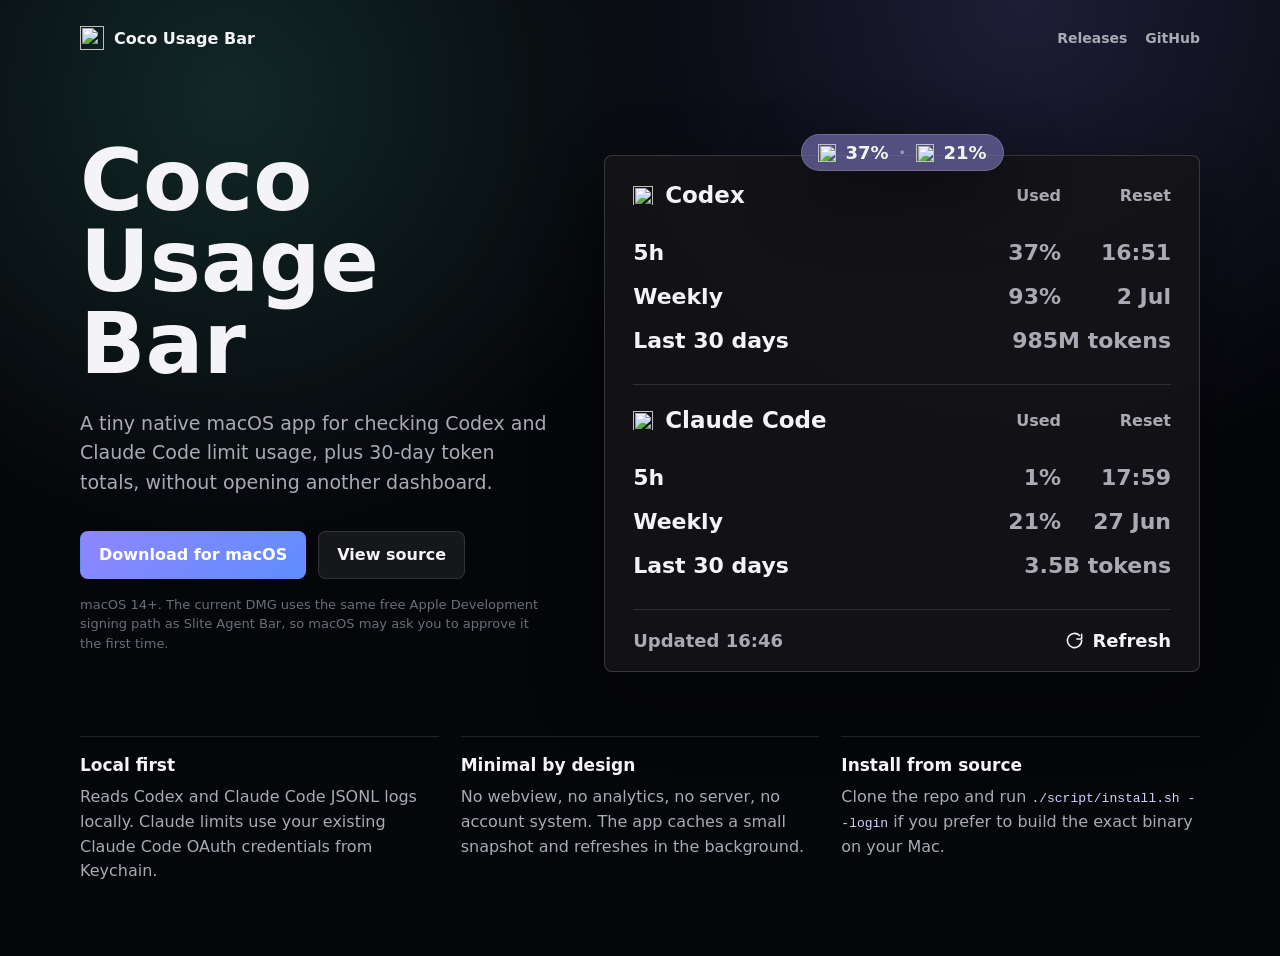
==== docs/index.html @ 1a69b448 "Rename to Coco Usage Bar and add Sparkle updates" ====
<!doctype html>
<html lang="en">
<head>
  <meta charset="utf-8">
  <meta name="viewport" content="width=device-width, initial-scale=1">
  <title>Coco Usage Bar</title>
  <meta name="description" content="A tiny macOS menu bar app for Codex and Claude Code usage.">
  <style>
    :root {
      color-scheme: dark;
      --bg: #05060a;
      --panel: #15151a;
      --panel-strong: #1d1d24;
      --text: #f4f4f6;
      --muted: #aaaab4;
      --quiet: #6d6d78;
      --line: rgba(255, 255, 255, 0.12);
      --accent: #8f86ff;
      --accent-2: #55d6be;
      --shadow: 0 24px 70px rgba(0, 0, 0, 0.45);
      font-family: Inter, ui-sans-serif, system-ui, -apple-system, BlinkMacSystemFont, "SF Pro Display", "Segoe UI", sans-serif;
    }

    * {
      box-sizing: border-box;
    }

    body {
      margin: 0;
      min-height: 100vh;
      background:
        radial-gradient(circle at 18% 10%, rgba(85, 214, 190, 0.16), transparent 28rem),
        radial-gradient(circle at 80% 0%, rgba(143, 134, 255, 0.18), transparent 30rem),
        var(--bg);
      color: var(--text);
    }

    a {
      color: inherit;
      text-decoration: none;
    }

    .wrap {
      width: min(1120px, calc(100% - 40px));
      margin: 0 auto;
    }

    header {
      display: flex;
      align-items: center;
      justify-content: space-between;
      gap: 24px;
      padding: 26px 0;
    }

    .brand {
      display: flex;
      align-items: center;
      gap: 10px;
      font-weight: 760;
      letter-spacing: 0;
    }

    .brand img {
      width: 24px;
      height: 24px;
    }

    nav {
      display: flex;
      gap: 18px;
      color: var(--muted);
      font-size: 14px;
      font-weight: 650;
    }

    main {
      padding: 58px 0 72px;
    }

    .hero {
      display: grid;
      grid-template-columns: minmax(0, 0.88fr) minmax(440px, 1.12fr);
      gap: 56px;
      align-items: center;
    }

    h1 {
      margin: 0;
      max-width: 680px;
      font-size: clamp(46px, 8vw, 86px);
      line-height: 0.95;
      letter-spacing: 0;
    }

    .lead {
      margin: 24px 0 0;
      max-width: 590px;
      color: var(--muted);
      font-size: 19px;
      line-height: 1.55;
    }

    .actions {
      display: flex;
      flex-wrap: wrap;
      gap: 12px;
      margin-top: 34px;
    }

    .button {
      display: inline-flex;
      min-height: 48px;
      align-items: center;
      justify-content: center;
      border-radius: 8px;
      padding: 0 18px;
      font-weight: 760;
      border: 1px solid var(--line);
      background: rgba(255, 255, 255, 0.07);
    }

    .button.primary {
      background: linear-gradient(135deg, var(--accent), #5f8dff);
      border-color: transparent;
      color: white;
    }

    .meta {
      margin-top: 16px;
      color: var(--quiet);
      font-size: 13px;
      line-height: 1.5;
    }

    .product {
      min-width: 0;
    }

    .bar {
      width: fit-content;
      margin: 0 auto -16px;
      display: flex;
      align-items: center;
      gap: 10px;
      padding: 7px 16px;
      border: 1px solid rgba(255, 255, 255, 0.16);
      border-radius: 22px;
      background: rgba(104, 101, 160, 0.76);
      box-shadow: var(--shadow);
      font-weight: 780;
      font-size: 18px;
      position: relative;
      z-index: 2;
    }

    .bar img {
      width: 18px;
      height: 18px;
    }

    .dot {
      color: rgba(255, 255, 255, 0.42);
    }

    .menu {
      border: 1px solid rgba(255, 255, 255, 0.16);
      border-radius: 8px;
      background: rgba(20, 20, 24, 0.94);
      box-shadow: var(--shadow);
      padding: 26px 28px 20px;
    }

    .section {
      padding: 0 0 22px;
      border-bottom: 1px solid var(--line);
    }

    .section + .section {
      padding-top: 22px;
    }

    .provider {
      display: grid;
      grid-template-columns: minmax(150px, 1fr) 82px 92px;
      gap: 18px;
      align-items: center;
      margin-bottom: 22px;
    }

    .provider-name {
      display: flex;
      align-items: center;
      gap: 12px;
      font-size: 23px;
      font-weight: 780;
    }

    .provider-name img {
      width: 20px;
      height: 20px;
    }

    .head {
      color: var(--muted);
      font-weight: 760;
      text-align: right;
    }

    .row {
      display: grid;
      grid-template-columns: minmax(150px, 1fr) 82px 92px;
      gap: 18px;
      align-items: center;
      min-height: 44px;
      font-size: 22px;
      font-weight: 760;
    }

    .row .value,
    .row .reset,
    .cost {
      color: var(--muted);
      text-align: right;
    }

    .tokens {
      grid-column: 2 / 4;
      text-align: right;
      color: var(--muted);
      white-space: nowrap;
    }

    .footer {
      display: flex;
      align-items: center;
      justify-content: space-between;
      gap: 16px;
      padding-top: 20px;
      color: var(--muted);
      font-size: 18px;
      font-weight: 720;
    }

    .refresh {
      display: inline-flex;
      align-items: center;
      gap: 8px;
      color: var(--text);
    }

    .refresh svg {
      width: 19px;
      height: 19px;
    }

    .notes {
      display: grid;
      grid-template-columns: repeat(3, 1fr);
      gap: 22px;
      margin-top: 64px;
    }

    .note {
      border-top: 1px solid var(--line);
      padding-top: 18px;
    }

    .note h2 {
      margin: 0 0 10px;
      font-size: 17px;
    }

    .note p {
      margin: 0;
      color: var(--muted);
      line-height: 1.55;
    }

    code {
      color: #d6d2ff;
    }

    @media (max-width: 900px) {
      .hero {
        grid-template-columns: 1fr;
        gap: 46px;
      }

      .product {
        width: min(620px, 100%);
      }

      .notes {
        grid-template-columns: 1fr;
      }
    }

    @media (max-width: 540px) {
      .wrap {
        width: min(100% - 24px, 1120px);
      }

      header {
        align-items: flex-start;
        flex-direction: column;
      }

      nav {
        flex-wrap: wrap;
      }

      main {
        padding-top: 28px;
      }

      .menu {
        padding: 22px 16px 16px;
      }

      .provider,
      .row {
        grid-template-columns: minmax(112px, 1fr) 62px 74px;
        gap: 10px;
        font-size: 18px;
      }

      .provider-name {
        font-size: 20px;
      }

      .tokens {
        font-size: 18px;
      }
    }
  </style>
</head>
<body>
  <div class="wrap">
    <header>
      <a class="brand" href="./" aria-label="Coco Usage Bar home">
        <img src="assets/codex-mark.png" alt="">
        <span>Coco Usage Bar</span>
      </a>
      <nav aria-label="Links">
        <a href="https://github.com/adrientaravant/coco-usage-bar/releases/latest">Releases</a>
        <a href="https://github.com/adrientaravant/coco-usage-bar">GitHub</a>
      </nav>
    </header>

    <main>
      <section class="hero">
        <div>
          <h1>Coco Usage Bar</h1>
          <p class="lead">A tiny native macOS app for checking Codex and Claude Code limit usage, plus 30-day token totals, without opening another dashboard.</p>
          <div class="actions">
            <a class="button primary" href="https://github.com/adrientaravant/coco-usage-bar/releases/latest/download/CocoUsageBar.dmg">Download for macOS</a>
            <a class="button" href="https://github.com/adrientaravant/coco-usage-bar">View source</a>
          </div>
          <p class="meta">macOS 14+. The current DMG uses the same free Apple Development signing path as Slite Agent Bar, so macOS may ask you to approve it the first time.</p>
        </div>

        <div class="product" aria-label="Coco Usage Bar preview">
          <div class="bar">
            <img src="assets/codex-mark.png" alt="">
            <span>37%</span>
            <span class="dot">·</span>
            <img src="assets/claude-mark.png" alt="">
            <span>21%</span>
          </div>
          <div class="menu">
            <div class="section">
              <div class="provider">
                <div class="provider-name"><img src="assets/codex-mark.png" alt="">Codex</div>
                <div class="head">Used</div>
                <div class="head">Reset</div>
              </div>
              <div class="row"><div>5h</div><div class="value">37%</div><div class="reset">16:51</div></div>
              <div class="row"><div>Weekly</div><div class="value">93%</div><div class="reset">2 Jul</div></div>
              <div class="row"><div>Last 30 days</div><div class="tokens">985M tokens</div></div>
            </div>
            <div class="section">
              <div class="provider">
                <div class="provider-name"><img src="assets/claude-mark.png" alt="">Claude Code</div>
                <div class="head">Used</div>
                <div class="head">Reset</div>
              </div>
              <div class="row"><div>5h</div><div class="value">1%</div><div class="reset">17:59</div></div>
              <div class="row"><div>Weekly</div><div class="value">21%</div><div class="reset">27 Jun</div></div>
              <div class="row"><div>Last 30 days</div><div class="tokens">3.5B tokens</div></div>
            </div>
            <div class="footer">
              <span>Updated 16:46</span>
              <span class="refresh">
                <svg viewBox="0 0 24 24" fill="none" aria-hidden="true">
                  <path d="M21 12a9 9 0 1 1-2.64-6.36" stroke="currentColor" stroke-width="2" stroke-linecap="round"/>
                  <path d="M21 4v6h-6" stroke="currentColor" stroke-width="2" stroke-linecap="round" stroke-linejoin="round"/>
                </svg>
                Refresh
              </span>
            </div>
          </div>
        </div>
      </section>

      <section class="notes">
        <div class="note">
          <h2>Local first</h2>
          <p>Reads Codex and Claude Code JSONL logs locally. Claude limits use your existing Claude Code OAuth credentials from Keychain.</p>
        </div>
        <div class="note">
          <h2>Minimal by design</h2>
          <p>No webview, no analytics, no server, no account system. The app caches a small snapshot and refreshes in the background.</p>
        </div>
        <div class="note">
          <h2>Install from source</h2>
          <p>Clone the repo and run <code>./script/install.sh --login</code> if you prefer to build the exact binary on your Mac.</p>
        </div>
      </section>
    </main>
  </div>
</body>
</html>
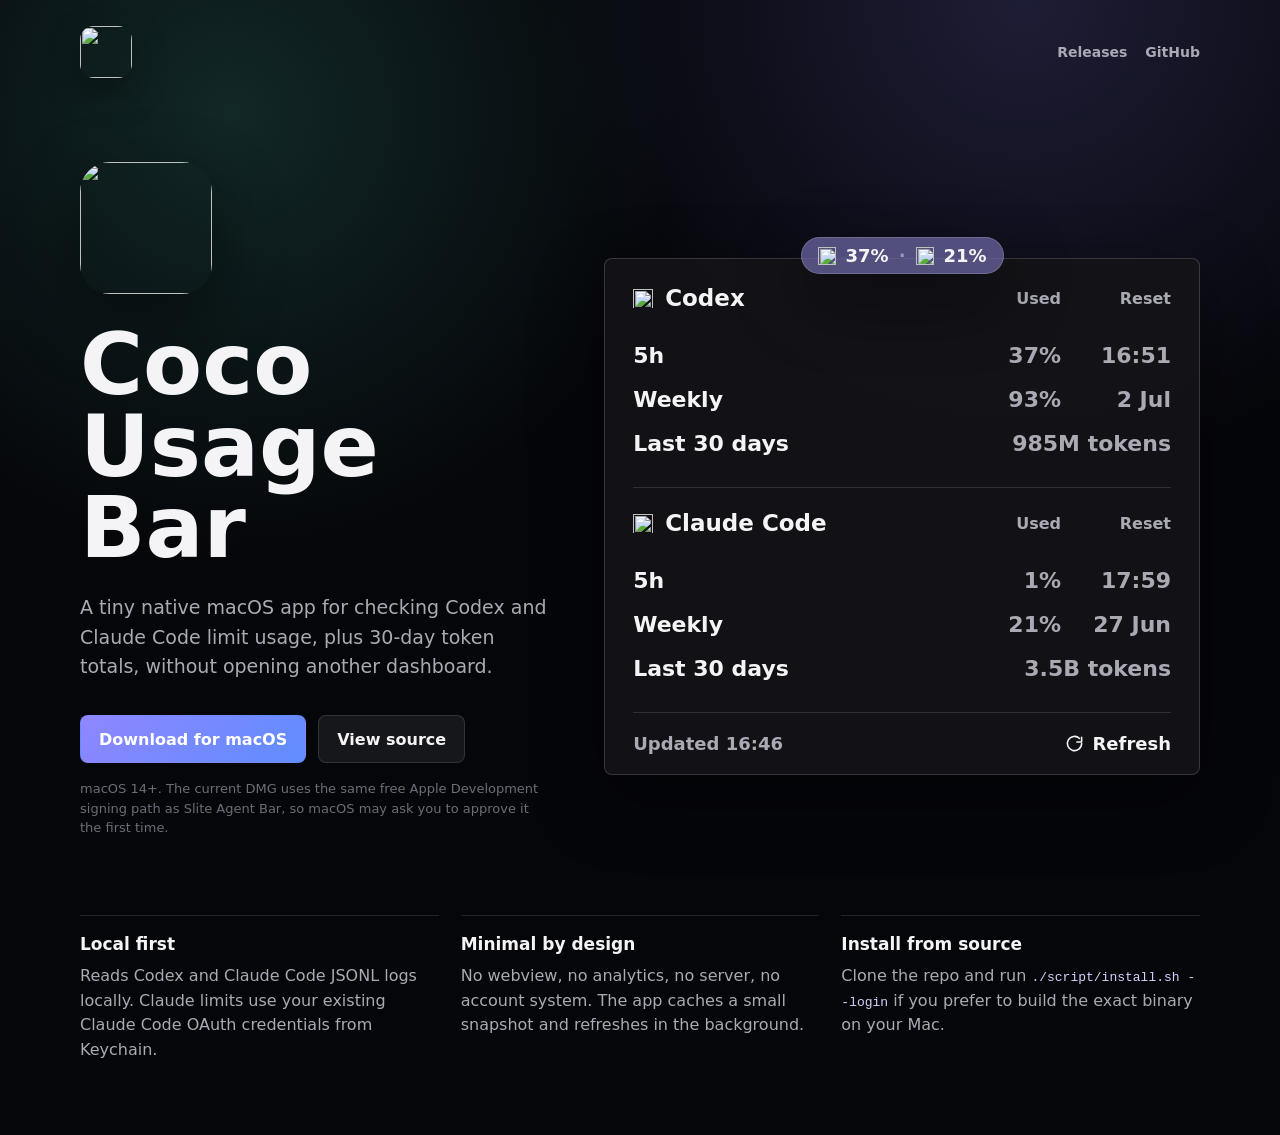
==== commit d587b579: "Give Coco logo more room on the landing page" ====
--- a/docs/index.html
+++ b/docs/index.html
@@ -5,6 +5,7 @@
   <meta name="viewport" content="width=device-width, initial-scale=1">
   <title>Coco Usage Bar</title>
   <meta name="description" content="A tiny macOS menu bar app for Codex and Claude Code usage.">
+  <link rel="icon" href="assets/logo.png">
   <style>
     :root {
       color-scheme: dark;
@@ -62,8 +63,18 @@
     }
 
     .brand img {
-      width: 24px;
-      height: 24px;
+      width: 52px;
+      height: 52px;
+      border-radius: 14px;
+      box-shadow: 0 14px 34px rgba(0, 0, 0, 0.35);
+    }
+
+    .hero-logo {
+      width: 132px;
+      height: 132px;
+      border-radius: 30px;
+      margin-bottom: 30px;
+      box-shadow: 0 24px 70px rgba(0, 0, 0, 0.46);
     }
 
     nav {
@@ -339,8 +350,7 @@
   <div class="wrap">
     <header>
       <a class="brand" href="./" aria-label="Coco Usage Bar home">
-        <img src="assets/codex-mark.png" alt="">
-        <span>Coco Usage Bar</span>
+        <img src="assets/logo.png" alt="">
       </a>
       <nav aria-label="Links">
         <a href="https://github.com/adrientaravant/coco-usage-bar/releases/latest">Releases</a>
@@ -351,6 +361,7 @@
     <main>
       <section class="hero">
         <div>
+          <img class="hero-logo" src="assets/logo.png" alt="">
           <h1>Coco Usage Bar</h1>
           <p class="lead">A tiny native macOS app for checking Codex and Claude Code limit usage, plus 30-day token totals, without opening another dashboard.</p>
           <div class="actions">
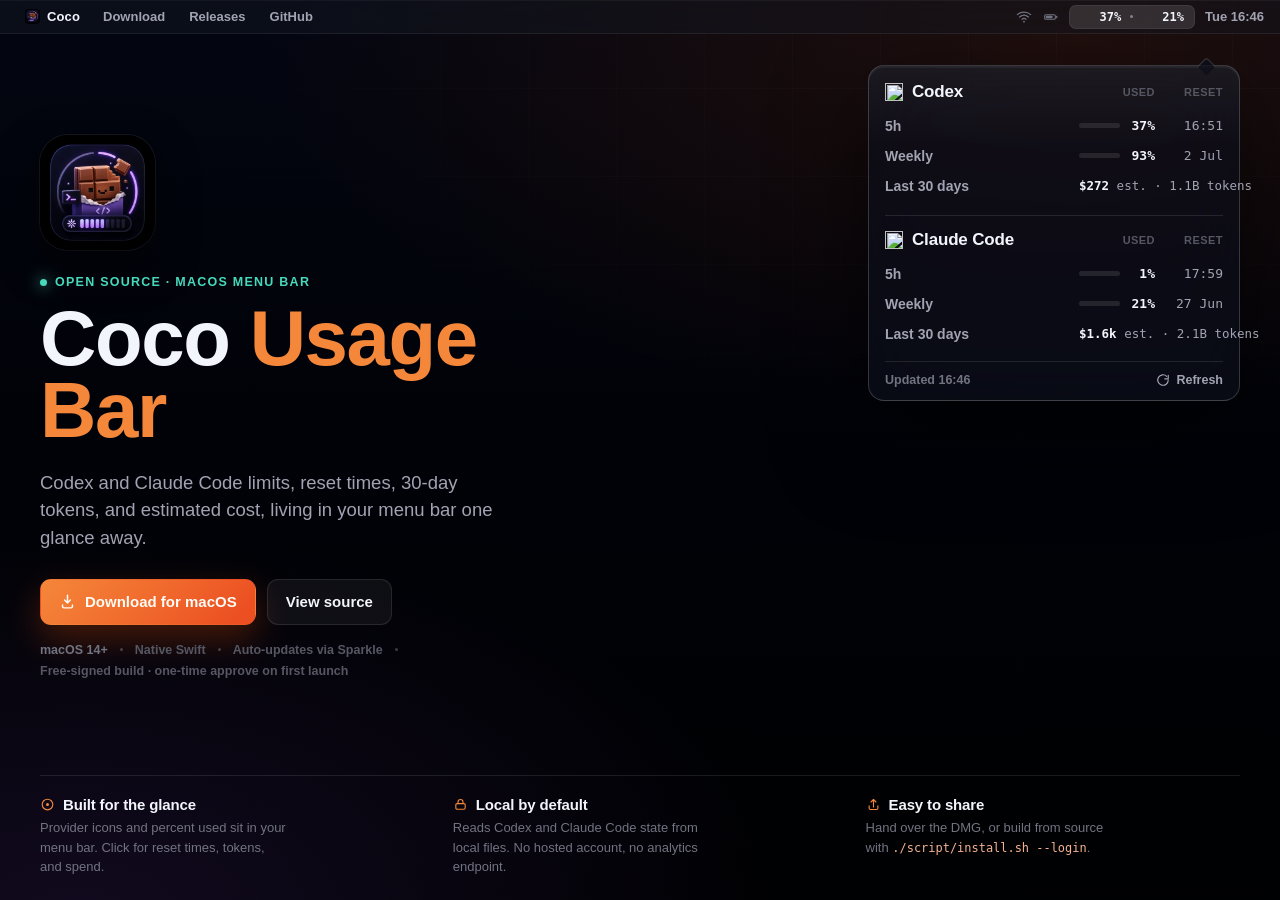
==== commit 22d4fa5f: "Update Coco logo assets" ====
--- a/docs/index.html
+++ b/docs/index.html
@@ -5,403 +5,596 @@
   <meta name="viewport" content="width=device-width, initial-scale=1">
   <title>Coco Usage Bar</title>
   <meta name="description" content="A tiny macOS menu bar app for Codex and Claude Code usage.">
-  <link rel="icon" href="assets/logo.png">
+  <link rel="icon" href="assets/logo.webp" type="image/webp">
   <style>
     :root {
       color-scheme: dark;
-      --bg: #05060a;
-      --panel: #15151a;
-      --panel-strong: #1d1d24;
-      --text: #f4f4f6;
-      --muted: #aaaab4;
-      --quiet: #6d6d78;
-      --line: rgba(255, 255, 255, 0.12);
-      --accent: #8f86ff;
-      --accent-2: #55d6be;
-      --shadow: 0 24px 70px rgba(0, 0, 0, 0.45);
-      font-family: Inter, ui-sans-serif, system-ui, -apple-system, BlinkMacSystemFont, "SF Pro Display", "Segoe UI", sans-serif;
-    }
-
-    * {
-      box-sizing: border-box;
-    }
+      --bg-0: oklch(8.5% 0.02 266);
+      --bg-1: oklch(12.5% 0.028 268);
+      --ink: oklch(97% 0.01 280);
+      --muted: oklch(72% 0.022 282);
+      --quiet: oklch(56% 0.022 282);
+      --faint: oklch(46% 0.02 282);
+      --line: oklch(100% 0 0 / 0.1);
+      --line-2: oklch(100% 0 0 / 0.18);
+
+      /* popover + menu-bar materials (macOS vibrancy) */
+      --panel: oklch(17% 0.022 272 / 0.72);
+      --bar: oklch(20% 0.018 270 / 0.55);
+
+      /* brand accent — pulled from the Coco mascot, not a generic violet */
+      --coco: oklch(73% 0.16 52);
+      --coco-deep: oklch(64% 0.2 36);
+      --violet: oklch(67% 0.18 300);
+      --blue: oklch(66% 0.17 256);
+      --mint: oklch(80% 0.13 176);
+      --warn: oklch(71% 0.19 38);
+
+      --display: ui-rounded, "SF Pro Rounded", ui-sans-serif, -apple-system, BlinkMacSystemFont, sans-serif;
+      --mono: "SF Mono", ui-monospace, SFMono-Regular, Menlo, Consolas, monospace;
+      font-family: ui-sans-serif, -apple-system, BlinkMacSystemFont, "SF Pro Text", "Segoe UI", sans-serif;
+    }
+
+    * { box-sizing: border-box; }
+
+    html { background: var(--bg-0); }
 
     body {
+      height: 100dvh;
       margin: 0;
-      min-height: 100vh;
+      display: flex;
+      flex-direction: column;
+      overflow: hidden;
+      color: var(--ink);
       background:
-        radial-gradient(circle at 18% 10%, rgba(85, 214, 190, 0.16), transparent 28rem),
-        radial-gradient(circle at 80% 0%, rgba(143, 134, 255, 0.18), transparent 30rem),
-        var(--bg);
-      color: var(--text);
-    }
-
-    a {
-      color: inherit;
-      text-decoration: none;
-    }
-
-    .wrap {
-      width: min(1120px, calc(100% - 40px));
+        radial-gradient(118% 78% at 84% 4%, oklch(46% 0.14 46 / 0.20), transparent 54%),
+        radial-gradient(92% 72% at 6% 102%, oklch(36% 0.13 298 / 0.24), transparent 60%),
+        linear-gradient(180deg, var(--bg-1) 0%, var(--bg-0) 60%, oklch(6.5% 0.016 270) 100%);
+    }
+
+    /* faint engineering grid, faded near the top edge */
+    body::before {
+      content: "";
+      position: fixed;
+      inset: 0;
+      z-index: 0;
+      pointer-events: none;
+      background-image:
+        linear-gradient(oklch(100% 0 0 / 0.028) 1px, transparent 1px),
+        linear-gradient(90deg, oklch(100% 0 0 / 0.022) 1px, transparent 1px);
+      background-size: 88px 88px;
+      mask-image: radial-gradient(120% 90% at 80% 0%, black, transparent 70%);
+    }
+
+    a { color: inherit; text-decoration: none; }
+
+    /* ───────────────────────── menu bar ───────────────────────── */
+    .menubar {
+      position: relative;
+      z-index: 5;
+      flex: none;
+      height: 34px;
+      display: flex;
+      align-items: center;
+      justify-content: space-between;
+      gap: 18px;
+      padding: 0 16px;
+      border-bottom: 1px solid oklch(100% 0 0 / 0.07);
+      background: var(--bar);
+      -webkit-backdrop-filter: blur(22px) saturate(160%);
+      backdrop-filter: blur(22px) saturate(160%);
+      box-shadow: 0 1px 0 oklch(100% 0 0 / 0.04) inset;
+      font-size: 13px;
+    }
+
+    .mb-left,
+    .mb-right { display: flex; align-items: center; gap: 4px; min-width: 0; }
+    .mb-right { gap: 10px; }
+
+    .mb-brand {
+      display: inline-flex;
+      align-items: center;
+      gap: 7px;
+      padding: 0 9px;
+      height: 24px;
+      font-weight: 800;
+      letter-spacing: 0.01em;
+    }
+    .mb-brand img { width: 15px; height: 15px; border-radius: 4px; }
+
+    .mb-item {
+      display: inline-flex;
+      align-items: center;
+      height: 24px;
+      padding: 0 10px;
+      border-radius: 6px;
+      color: var(--muted);
+      font-weight: 600;
+    }
+    .mb-item:hover,
+    .mb-item:focus-visible {
+      color: var(--ink);
+      background: oklch(100% 0 0 / 0.08);
+      outline: none;
+    }
+
+    .mb-status { display: inline-flex; align-items: center; gap: 11px; color: var(--quiet); }
+    .mb-status svg { width: 16px; height: 16px; display: block; }
+
+    /* live coco pill — this is the menu-bar item the popover hangs from */
+    .mb-pill {
+      display: inline-flex;
+      align-items: center;
+      gap: 9px;
+      height: 24px;
+      padding: 0 11px;
+      border-radius: 7px;
+      background: oklch(100% 0 0 / 0.12);
+      box-shadow: 0 0 0 1px oklch(100% 0 0 / 0.06) inset;
+      font-family: var(--mono);
+      font-size: 12px;
+      font-weight: 600;
+      font-variant-numeric: tabular-nums;
+    }
+    .mb-pill .seg { display: inline-flex; align-items: center; gap: 6px; }
+    .mb-pill img { width: 14px; height: 14px; display: block; }
+    .mb-pill .dot { width: 3px; height: 3px; border-radius: 50%; background: oklch(100% 0 0 / 0.4); }
+
+    .mb-clock { color: var(--muted); font-weight: 600; font-variant-numeric: tabular-nums; }
+
+    /* ───────────────────────── stage ───────────────────────── */
+    .stage {
+      position: relative;
+      z-index: 1;
+      flex: 1;
+      min-height: 0;
+      display: flex;
+      justify-content: center;
+    }
+
+    .frame {
+      width: min(1200px, 100% - 48px);
+      height: 100%;
       margin: 0 auto;
-    }
-
-    header {
-      display: flex;
-      align-items: center;
+      display: flex;
+      flex-direction: column;
       justify-content: space-between;
-      gap: 24px;
-      padding: 26px 0;
-    }
-
-    .brand {
-      display: flex;
-      align-items: center;
-      gap: 10px;
-      font-weight: 760;
-      letter-spacing: 0;
-    }
-
-    .brand img {
-      width: 52px;
-      height: 52px;
-      border-radius: 14px;
-      box-shadow: 0 14px 34px rgba(0, 0, 0, 0.35);
-    }
-
-    .hero-logo {
-      width: 132px;
-      height: 132px;
-      border-radius: 30px;
-      margin-bottom: 30px;
-      box-shadow: 0 24px 70px rgba(0, 0, 0, 0.46);
-    }
-
-    nav {
-      display: flex;
-      gap: 18px;
-      color: var(--muted);
-      font-size: 14px;
-      font-weight: 650;
-    }
-
-    main {
-      padding: 58px 0 72px;
+      padding: clamp(18px, 3.4vh, 46px) 0 clamp(16px, 2.6vh, 30px);
+      gap: clamp(18px, 3vh, 38px);
     }
 
     .hero {
+      flex: 1;
+      min-height: 0;
       display: grid;
-      grid-template-columns: minmax(0, 0.88fr) minmax(440px, 1.12fr);
-      gap: 56px;
-      align-items: center;
+      grid-template-columns: minmax(0, 1.05fr) minmax(360px, 0.95fr);
+      gap: clamp(36px, 5vw, 76px);
+      align-items: center;
+    }
+
+    /* ── left: copy ── */
+    .copy { align-self: center; }
+
+    .app-icon {
+      width: clamp(92px, 9vw, 128px);
+      height: clamp(92px, 9vw, 128px);
+      object-fit: cover;
+      margin: 0 0 clamp(18px, 2.4vh, 26px);
+      border-radius: 28px;
+      display: block;
+      box-shadow: 0 16px 40px oklch(2% 0.01 280 / 0.5), 0 0 0 1px oklch(100% 0 0 / 0.08);
+    }
+
+    .eyebrow {
+      margin: 0 0 14px;
+      display: inline-flex;
+      align-items: center;
+      gap: 8px;
+      color: var(--mint);
+      font-size: 12.5px;
+      font-weight: 800;
+      letter-spacing: 0.1em;
+      text-transform: uppercase;
+    }
+    .eyebrow::before {
+      content: "";
+      width: 7px; height: 7px;
+      border-radius: 50%;
+      background: var(--mint);
+      box-shadow: 0 0 14px var(--mint);
     }
 
     h1 {
       margin: 0;
-      max-width: 680px;
-      font-size: clamp(46px, 8vw, 86px);
-      line-height: 0.95;
-      letter-spacing: 0;
+      max-width: 12ch;
+      font-family: var(--display);
+      font-size: clamp(46px, 6.4vw, 78px);
+      line-height: 0.92;
+      letter-spacing: -0.018em;
+      font-weight: 800;
+    }
+    h1 .grad {
+      color: var(--coco);
     }
 
     .lead {
-      margin: 24px 0 0;
-      max-width: 590px;
+      max-width: 44ch;
+      margin: clamp(16px, 2.4vh, 24px) 0 0;
       color: var(--muted);
-      font-size: 19px;
-      line-height: 1.55;
+      font-size: clamp(16px, 1.55vw, 18.5px);
+      line-height: 1.5;
     }
 
     .actions {
       display: flex;
       flex-wrap: wrap;
+      gap: 11px;
+      margin-top: clamp(20px, 3vh, 30px);
+    }
+
+    .button {
+      height: 46px;
+      display: inline-flex;
+      align-items: center;
+      justify-content: center;
+      gap: 9px;
+      border: 1px solid var(--line);
+      border-radius: 11px;
+      padding: 0 18px;
+      background: oklch(100% 0 0 / 0.05);
+      color: var(--ink);
+      font-size: 15px;
+      font-weight: 700;
+      transition: transform 180ms cubic-bezier(0.22, 1, 0.36, 1), background 180ms ease, border-color 180ms ease, box-shadow 180ms ease;
+    }
+    .button svg { width: 17px; height: 17px; }
+    .button:hover,
+    .button:focus-visible {
+      transform: translateY(-1px);
+      border-color: var(--line-2);
+      background: oklch(100% 0 0 / 0.085);
+      outline: none;
+    }
+    .button.primary {
+      border-color: transparent;
+      color: oklch(99% 0.01 70);
+      background: linear-gradient(135deg, var(--coco), var(--coco-deep) 90%);
+      box-shadow: 0 14px 34px oklch(58% 0.19 44 / 0.32);
+    }
+    .button.primary:hover,
+    .button.primary:focus-visible {
+      box-shadow: 0 18px 42px oklch(58% 0.19 44 / 0.42);
+    }
+
+    .meta {
+      margin: clamp(14px, 2vh, 20px) 0 0;
+      display: flex;
+      flex-wrap: wrap;
+      align-items: center;
+      gap: 7px 12px;
+      color: var(--faint);
+      font-size: 12.5px;
+      font-weight: 600;
+    }
+    .meta b { color: var(--quiet); font-weight: 700; }
+    .meta .sep { width: 3px; height: 3px; border-radius: 50%; background: oklch(100% 0 0 / 0.22); }
+
+    /* ── right: the popover, hanging from the pill ── */
+    .preview { align-self: start; justify-self: end; width: min(372px, 100%); }
+
+    .popover {
+      position: relative;
+      border: 1px solid var(--line-2);
+      border-radius: 16px;
+      background:
+        linear-gradient(180deg, oklch(100% 0 0 / 0.05), transparent 24%),
+        var(--panel);
+      -webkit-backdrop-filter: blur(30px) saturate(150%);
+      backdrop-filter: blur(30px) saturate(150%);
+      box-shadow: 0 36px 90px oklch(1% 0.01 280 / 0.6), 0 2px 0 oklch(100% 0 0 / 0.05) inset;
+      padding: 16px 16px 13px;
+    }
+    /* up-tail pointing back toward the menu-bar pill */
+    .popover::before {
+      content: "";
+      position: absolute;
+      top: -6px;
+      right: 26px;
+      width: 12px; height: 12px;
+      background: var(--panel);
+      border-left: 1px solid var(--line-2);
+      border-top: 1px solid var(--line-2);
+      border-radius: 3px 0 0 0;
+      transform: rotate(45deg);
+      -webkit-backdrop-filter: blur(30px);
+      backdrop-filter: blur(30px);
+    }
+
+    .provider + .provider {
+      margin-top: 14px;
+      padding-top: 14px;
+      border-top: 1px solid var(--line);
+    }
+
+    .prov-head {
+      display: grid;
+      grid-template-columns: minmax(0, 1fr) 76px 56px;
+      align-items: center;
       gap: 12px;
-      margin-top: 34px;
-    }
-
-    .button {
-      display: inline-flex;
-      min-height: 48px;
-      align-items: center;
-      justify-content: center;
-      border-radius: 8px;
-      padding: 0 18px;
-      font-weight: 760;
-      border: 1px solid var(--line);
-      background: rgba(255, 255, 255, 0.07);
-    }
-
-    .button.primary {
-      background: linear-gradient(135deg, var(--accent), #5f8dff);
-      border-color: transparent;
-      color: white;
-    }
-
-    .meta {
-      margin-top: 16px;
+      margin-bottom: 9px;
+    }
+    .prov-name {
+      display: flex;
+      align-items: center;
+      gap: 9px;
+      font-size: 17px;
+      font-weight: 800;
+      letter-spacing: -0.01em;
+    }
+    .prov-name img { width: 18px; height: 18px; display: block; }
+    .col-label {
+      color: var(--faint);
+      font-size: 11px;
+      font-weight: 700;
+      letter-spacing: 0.04em;
+      text-transform: uppercase;
+      text-align: right;
+    }
+
+    .row {
+      display: grid;
+      grid-template-columns: minmax(0, 1fr) 76px 56px;
+      align-items: center;
+      gap: 12px;
+      height: 30px;
+      font-size: 14px;
+    }
+    .row .label { color: var(--muted); font-weight: 600; }
+    .row .used {
+      display: flex;
+      align-items: center;
+      justify-content: flex-end;
+      gap: 8px;
+    }
+    .row .track {
+      flex: 1;
+      height: 5px;
+      border-radius: 3px;
+      background: oklch(100% 0 0 / 0.1);
+      overflow: hidden;
+    }
+    .row .fill { height: 100%; border-radius: 3px; }
+    .row .fill.ok { background: linear-gradient(90deg, oklch(72% 0.12 188), var(--mint)); }
+    .row .fill.mid { background: linear-gradient(90deg, var(--coco-deep), var(--coco)); }
+    .row .fill.hot { background: linear-gradient(90deg, var(--coco-deep), var(--warn)); }
+    .row .pct {
+      min-width: 3.4ch;
+      color: var(--ink);
+      font-family: var(--mono);
+      font-size: 13px;
+      font-weight: 600;
+      font-variant-numeric: tabular-nums;
+      text-align: right;
+    }
+    .row .reset {
+      color: var(--muted);
+      font-family: var(--mono);
+      font-size: 13px;
+      font-variant-numeric: tabular-nums;
+      text-align: right;
+      white-space: nowrap;
+    }
+    .row.span .spent {
+      grid-column: 2 / 4;
+      color: var(--muted);
+      font-family: var(--mono);
+      font-size: 12.5px;
+      font-variant-numeric: tabular-nums;
+      text-align: right;
+      white-space: nowrap;
+    }
+    .row.span .spent b { color: var(--ink); font-weight: 600; }
+
+    .pop-foot {
+      display: flex;
+      align-items: center;
+      justify-content: space-between;
+      margin-top: 12px;
+      padding-top: 11px;
+      border-top: 1px solid var(--line);
+      color: var(--quiet);
+      font-size: 12.5px;
+      font-weight: 600;
+    }
+    .pop-foot .updated { font-variant-numeric: tabular-nums; }
+    .pop-foot .refresh { display: inline-flex; align-items: center; gap: 6px; color: var(--muted); }
+    .pop-foot .refresh svg { width: 14px; height: 14px; }
+
+    /* ── bottom value band ── */
+    .band {
+      flex: none;
+      display: grid;
+      grid-template-columns: repeat(3, 1fr);
+      gap: clamp(20px, 3vw, 44px);
+      padding-top: clamp(16px, 2.2vh, 22px);
+      border-top: 1px solid var(--line);
+    }
+    .band-item { min-width: 0; }
+    .band-item h2 {
+      margin: 0 0 5px;
+      display: flex;
+      align-items: center;
+      gap: 8px;
+      font-family: var(--display);
+      font-size: 15px;
+      font-weight: 800;
+      letter-spacing: -0.01em;
+    }
+    .band-item h2 svg { width: 15px; height: 15px; color: var(--coco); flex: none; }
+    .band-item p {
+      margin: 0;
+      max-width: 34ch;
       color: var(--quiet);
       font-size: 13px;
       line-height: 1.5;
     }
-
-    .product {
-      min-width: 0;
-    }
-
-    .bar {
-      width: fit-content;
-      margin: 0 auto -16px;
-      display: flex;
-      align-items: center;
-      gap: 10px;
-      padding: 7px 16px;
-      border: 1px solid rgba(255, 255, 255, 0.16);
-      border-radius: 22px;
-      background: rgba(104, 101, 160, 0.76);
-      box-shadow: var(--shadow);
-      font-weight: 780;
-      font-size: 18px;
-      position: relative;
-      z-index: 2;
-    }
-
-    .bar img {
-      width: 18px;
-      height: 18px;
-    }
-
-    .dot {
-      color: rgba(255, 255, 255, 0.42);
-    }
-
-    .menu {
-      border: 1px solid rgba(255, 255, 255, 0.16);
-      border-radius: 8px;
-      background: rgba(20, 20, 24, 0.94);
-      box-shadow: var(--shadow);
-      padding: 26px 28px 20px;
-    }
-
-    .section {
-      padding: 0 0 22px;
-      border-bottom: 1px solid var(--line);
-    }
-
-    .section + .section {
-      padding-top: 22px;
-    }
-
-    .provider {
-      display: grid;
-      grid-template-columns: minmax(150px, 1fr) 82px 92px;
-      gap: 18px;
-      align-items: center;
-      margin-bottom: 22px;
-    }
-
-    .provider-name {
-      display: flex;
-      align-items: center;
-      gap: 12px;
-      font-size: 23px;
-      font-weight: 780;
-    }
-
-    .provider-name img {
-      width: 20px;
-      height: 20px;
-    }
-
-    .head {
-      color: var(--muted);
-      font-weight: 760;
-      text-align: right;
-    }
-
-    .row {
-      display: grid;
-      grid-template-columns: minmax(150px, 1fr) 82px 92px;
-      gap: 18px;
-      align-items: center;
-      min-height: 44px;
-      font-size: 22px;
-      font-weight: 760;
-    }
-
-    .row .value,
-    .row .reset,
-    .cost {
-      color: var(--muted);
-      text-align: right;
-    }
-
-    .tokens {
-      grid-column: 2 / 4;
-      text-align: right;
-      color: var(--muted);
-      white-space: nowrap;
-    }
-
-    .footer {
-      display: flex;
-      align-items: center;
-      justify-content: space-between;
-      gap: 16px;
-      padding-top: 20px;
-      color: var(--muted);
-      font-size: 18px;
-      font-weight: 720;
-    }
-
-    .refresh {
-      display: inline-flex;
-      align-items: center;
-      gap: 8px;
-      color: var(--text);
-    }
-
-    .refresh svg {
-      width: 19px;
-      height: 19px;
-    }
-
-    .notes {
-      display: grid;
-      grid-template-columns: repeat(3, 1fr);
-      gap: 22px;
-      margin-top: 64px;
-    }
-
-    .note {
-      border-top: 1px solid var(--line);
-      padding-top: 18px;
-    }
-
-    .note h2 {
-      margin: 0 0 10px;
-      font-size: 17px;
-    }
-
-    .note p {
-      margin: 0;
-      color: var(--muted);
-      line-height: 1.55;
-    }
-
-    code {
-      color: #d6d2ff;
-    }
-
-    @media (max-width: 900px) {
+    .band-item code {
+      color: oklch(82% 0.09 50);
+      font-family: var(--mono);
+      font-size: 0.92em;
+    }
+
+    /* ───────────────────────── motion ───────────────────────── */
+    @keyframes drop {
+      from { opacity: 0; transform: translateY(-10px) scale(0.97); }
+      to   { opacity: 1; transform: none; }
+    }
+    @keyframes rise {
+      from { opacity: 0; transform: translateY(12px); }
+      to   { opacity: 1; transform: none; }
+    }
+    .preview { animation: drop 520ms cubic-bezier(0.22, 1, 0.36, 1) both; transform-origin: 86% top; }
+    .copy { animation: rise 620ms cubic-bezier(0.22, 1, 0.36, 1) both; }
+    .band { animation: rise 700ms 120ms cubic-bezier(0.22, 1, 0.36, 1) both; }
+
+    /* ───────────────────────── responsive ───────────────────────── */
+    @media (max-height: 720px) {
+      .app-icon { width: 50px; height: 50px; border-radius: 14px; margin-bottom: 14px; }
+      h1 { font-size: clamp(42px, 5.4vw, 60px); }
+      .band-item p { display: none; }
+      .band-item h2 { font-size: 14px; }
+    }
+
+    @media (max-width: 920px) {
+      body { height: auto; min-height: 100dvh; overflow: auto; }
+      .mb-item { display: none; }
+      .mb-status { display: none; }
+      .stage { display: block; }
+      .frame { height: auto; }
       .hero {
         grid-template-columns: 1fr;
-        gap: 46px;
+        gap: 30px;
+        padding: 8px 0 4px;
       }
-
-      .product {
-        width: min(620px, 100%);
-      }
-
-      .notes {
-        grid-template-columns: 1fr;
-      }
-    }
-
-    @media (max-width: 540px) {
-      .wrap {
-        width: min(100% - 24px, 1120px);
-      }
-
-      header {
-        align-items: flex-start;
-        flex-direction: column;
-      }
-
-      nav {
-        flex-wrap: wrap;
-      }
-
-      main {
-        padding-top: 28px;
-      }
-
-      .menu {
-        padding: 22px 16px 16px;
-      }
-
-      .provider,
-      .row {
-        grid-template-columns: minmax(112px, 1fr) 62px 74px;
-        gap: 10px;
-        font-size: 18px;
-      }
-
-      .provider-name {
-        font-size: 20px;
-      }
-
-      .tokens {
-        font-size: 18px;
-      }
+      .copy { align-self: stretch; }
+      .preview { align-self: stretch; justify-self: stretch; width: min(420px, 100%); }
+      .popover::before { display: none; }
+      .band { grid-template-columns: 1fr; gap: 16px; }
+      .band-item p { display: block; }
+    }
+
+    @media (max-width: 460px) {
+      .menubar { padding: 0 12px; }
+      .mb-brand span { display: none; }
+      .actions { flex-direction: column; align-items: stretch; }
+      .button { width: 100%; }
+    }
+
+    @media (prefers-reduced-motion: reduce) {
+      .preview, .copy, .band { animation: none; }
+      .button { transition: none; }
     }
   </style>
 </head>
 <body>
-  <div class="wrap">
-    <header>
-      <a class="brand" href="./" aria-label="Coco Usage Bar home">
-        <img src="assets/logo.png" alt="">
+  <!-- faux macOS menu bar: nav lives here as menu items; the live Coco pill anchors the popover -->
+  <div class="menubar">
+    <div class="mb-left">
+      <a class="mb-brand" href="https://github.com/adrientaravant/coco-usage-bar">
+        <img src="assets/logo.webp" width="15" height="15" alt="">Coco
       </a>
-      <nav aria-label="Links">
-        <a href="https://github.com/adrientaravant/coco-usage-bar/releases/latest">Releases</a>
-        <a href="https://github.com/adrientaravant/coco-usage-bar">GitHub</a>
-      </nav>
-    </header>
-
-    <main>
+      <a class="mb-item" href="https://github.com/adrientaravant/coco-usage-bar/releases/latest/download/CocoUsageBar.dmg">Download</a>
+      <a class="mb-item" href="https://github.com/adrientaravant/coco-usage-bar/releases/latest">Releases</a>
+      <a class="mb-item" href="https://github.com/adrientaravant/coco-usage-bar">GitHub</a>
+    </div>
+    <div class="mb-right">
+      <span class="mb-status" aria-hidden="true">
+        <svg viewBox="0 0 24 24" fill="none"><path d="M2 8.5C7.5 3.5 16.5 3.5 22 8.5M5.5 12c4-3.6 9-3.6 13 0M9 15.5c1.8-1.6 4.2-1.6 6 0" stroke="currentColor" stroke-width="1.8" stroke-linecap="round"/><circle cx="12" cy="19" r="1.3" fill="currentColor"/></svg>
+        <svg viewBox="0 0 24 24" fill="none"><rect x="2.5" y="8.5" width="16" height="7" rx="2" stroke="currentColor" stroke-width="1.6"/><rect x="4.3" y="10.3" width="10" height="3.4" rx="1" fill="currentColor"/><path d="M20.5 11v2" stroke="currentColor" stroke-width="1.8" stroke-linecap="round"/></svg>
+      </span>
+      <span class="mb-pill" aria-label="Coco usage: Codex 37 percent, Claude Code 21 percent">
+        <span class="seg"><img src="assets/codex-mark.png" alt="">37%</span>
+        <span class="dot"></span>
+        <span class="seg"><img src="assets/claude-mark.png" alt="">21%</span>
+      </span>
+      <span class="mb-clock">Tue 16:46</span>
+    </div>
+  </div>
+
+  <div class="stage">
+    <div class="frame">
       <section class="hero">
-        <div>
-          <img class="hero-logo" src="assets/logo.png" alt="">
-          <h1>Coco Usage Bar</h1>
-          <p class="lead">A tiny native macOS app for checking Codex and Claude Code limit usage, plus 30-day token totals, without opening another dashboard.</p>
+        <div class="copy">
+          <img class="app-icon" src="assets/logo.webp" width="384" height="384" alt="Coco Usage Bar app icon">
+          <p class="eyebrow">Open source · macOS menu bar</p>
+          <h1>Coco <span class="grad">Usage Bar</span></h1>
+          <p class="lead">Codex and Claude Code limits, reset times, 30-day tokens, and estimated cost, living in your menu bar one glance away.</p>
           <div class="actions">
-            <a class="button primary" href="https://github.com/adrientaravant/coco-usage-bar/releases/latest/download/CocoUsageBar.dmg">Download for macOS</a>
+            <a class="button primary" href="https://github.com/adrientaravant/coco-usage-bar/releases/latest/download/CocoUsageBar.dmg">
+              <svg viewBox="0 0 24 24" fill="none" aria-hidden="true">
+                <path d="M12 3v11m0 0 4-4m-4 4-4-4" stroke="currentColor" stroke-width="2.1" stroke-linecap="round" stroke-linejoin="round"/>
+                <path d="M5 17v2a2 2 0 0 0 2 2h10a2 2 0 0 0 2-2v-2" stroke="currentColor" stroke-width="2.1" stroke-linecap="round"/>
+              </svg>
+              Download for macOS
+            </a>
             <a class="button" href="https://github.com/adrientaravant/coco-usage-bar">View source</a>
           </div>
-          <p class="meta">macOS 14+. The current DMG uses the same free Apple Development signing path as Slite Agent Bar, so macOS may ask you to approve it the first time.</p>
+          <p class="meta">
+            <b>macOS 14+</b><span class="sep"></span>
+            <span>Native Swift</span><span class="sep"></span>
+            <span>Auto-updates via Sparkle</span><span class="sep"></span>
+            <span>Free-signed build · one-time approve on first launch</span>
+          </p>
         </div>
 
-        <div class="product" aria-label="Coco Usage Bar preview">
-          <div class="bar">
-            <img src="assets/codex-mark.png" alt="">
-            <span>37%</span>
-            <span class="dot">·</span>
-            <img src="assets/claude-mark.png" alt="">
-            <span>21%</span>
-          </div>
-          <div class="menu">
-            <div class="section">
-              <div class="provider">
-                <div class="provider-name"><img src="assets/codex-mark.png" alt="">Codex</div>
-                <div class="head">Used</div>
-                <div class="head">Reset</div>
-              </div>
-              <div class="row"><div>5h</div><div class="value">37%</div><div class="reset">16:51</div></div>
-              <div class="row"><div>Weekly</div><div class="value">93%</div><div class="reset">2 Jul</div></div>
-              <div class="row"><div>Last 30 days</div><div class="tokens">985M tokens</div></div>
+        <div class="preview" aria-label="Coco Usage Bar menu preview">
+          <div class="popover">
+            <div class="provider">
+              <div class="prov-head">
+                <div class="prov-name"><img src="assets/codex-mark.png" alt="">Codex</div>
+                <div class="col-label">Used</div>
+                <div class="col-label">Reset</div>
+              </div>
+              <div class="row">
+                <span class="label">5h</span>
+                <span class="used"><span class="track"><span class="fill ok" style="width:37%"></span></span><span class="pct">37%</span></span>
+                <span class="reset">16:51</span>
+              </div>
+              <div class="row">
+                <span class="label">Weekly</span>
+                <span class="used"><span class="track"><span class="fill hot" style="width:93%"></span></span><span class="pct">93%</span></span>
+                <span class="reset">2 Jul</span>
+              </div>
+              <div class="row span">
+                <span class="label">Last 30 days</span>
+                <span class="spent"><b>$272</b> est. · 1.1B tokens</span>
+              </div>
             </div>
-            <div class="section">
-              <div class="provider">
-                <div class="provider-name"><img src="assets/claude-mark.png" alt="">Claude Code</div>
-                <div class="head">Used</div>
-                <div class="head">Reset</div>
-              </div>
-              <div class="row"><div>5h</div><div class="value">1%</div><div class="reset">17:59</div></div>
-              <div class="row"><div>Weekly</div><div class="value">21%</div><div class="reset">27 Jun</div></div>
-              <div class="row"><div>Last 30 days</div><div class="tokens">3.5B tokens</div></div>
+
+            <div class="provider">
+              <div class="prov-head">
+                <div class="prov-name"><img src="assets/claude-mark.png" alt="">Claude Code</div>
+                <div class="col-label">Used</div>
+                <div class="col-label">Reset</div>
+              </div>
+              <div class="row">
+                <span class="label">5h</span>
+                <span class="used"><span class="track"><span class="fill ok" style="width:4%"></span></span><span class="pct">1%</span></span>
+                <span class="reset">17:59</span>
+              </div>
+              <div class="row">
+                <span class="label">Weekly</span>
+                <span class="used"><span class="track"><span class="fill ok" style="width:21%"></span></span><span class="pct">21%</span></span>
+                <span class="reset">27 Jun</span>
+              </div>
+              <div class="row span">
+                <span class="label">Last 30 days</span>
+                <span class="spent"><b>$1.6k</b> est. · 2.1B tokens</span>
+              </div>
             </div>
-            <div class="footer">
-              <span>Updated 16:46</span>
+
+            <div class="pop-foot">
+              <span class="updated">Updated 16:46</span>
               <span class="refresh">
                 <svg viewBox="0 0 24 24" fill="none" aria-hidden="true">
                   <path d="M21 12a9 9 0 1 1-2.64-6.36" stroke="currentColor" stroke-width="2" stroke-linecap="round"/>
@@ -414,21 +607,21 @@
         </div>
       </section>
 
-      <section class="notes">
-        <div class="note">
-          <h2>Local first</h2>
-          <p>Reads Codex and Claude Code JSONL logs locally. Claude limits use your existing Claude Code OAuth credentials from Keychain.</p>
+      <footer class="band">
+        <div class="band-item">
+          <h2><svg viewBox="0 0 24 24" fill="none"><circle cx="12" cy="12" r="8.5" stroke="currentColor" stroke-width="1.8"/><circle cx="12" cy="12" r="2.4" fill="currentColor"/></svg>Built for the glance</h2>
+          <p>Provider icons and percent used sit in your menu bar. Click for reset times, tokens, and spend.</p>
         </div>
-        <div class="note">
-          <h2>Minimal by design</h2>
-          <p>No webview, no analytics, no server, no account system. The app caches a small snapshot and refreshes in the background.</p>
+        <div class="band-item">
+          <h2><svg viewBox="0 0 24 24" fill="none"><rect x="4.5" y="10.5" width="15" height="9" rx="2" stroke="currentColor" stroke-width="1.8"/><path d="M8 10.5V8a4 4 0 0 1 8 0v2.5" stroke="currentColor" stroke-width="1.8"/></svg>Local by default</h2>
+          <p>Reads Codex and Claude Code state from local files. No hosted account, no analytics endpoint.</p>
         </div>
-        <div class="note">
-          <h2>Install from source</h2>
-          <p>Clone the repo and run <code>./script/install.sh --login</code> if you prefer to build the exact binary on your Mac.</p>
+        <div class="band-item">
+          <h2><svg viewBox="0 0 24 24" fill="none"><path d="M12 16V4m0 0 4 4m-4-4-4 4" stroke="currentColor" stroke-width="1.8" stroke-linecap="round" stroke-linejoin="round"/><path d="M5 14v4a2 2 0 0 0 2 2h10a2 2 0 0 0 2-2v-4" stroke="currentColor" stroke-width="1.8" stroke-linecap="round"/></svg>Easy to share</h2>
+          <p>Hand over the DMG, or build from source with <code>./script/install.sh --login</code>.</p>
         </div>
-      </section>
-    </main>
+      </footer>
+    </div>
   </div>
 </body>
 </html>
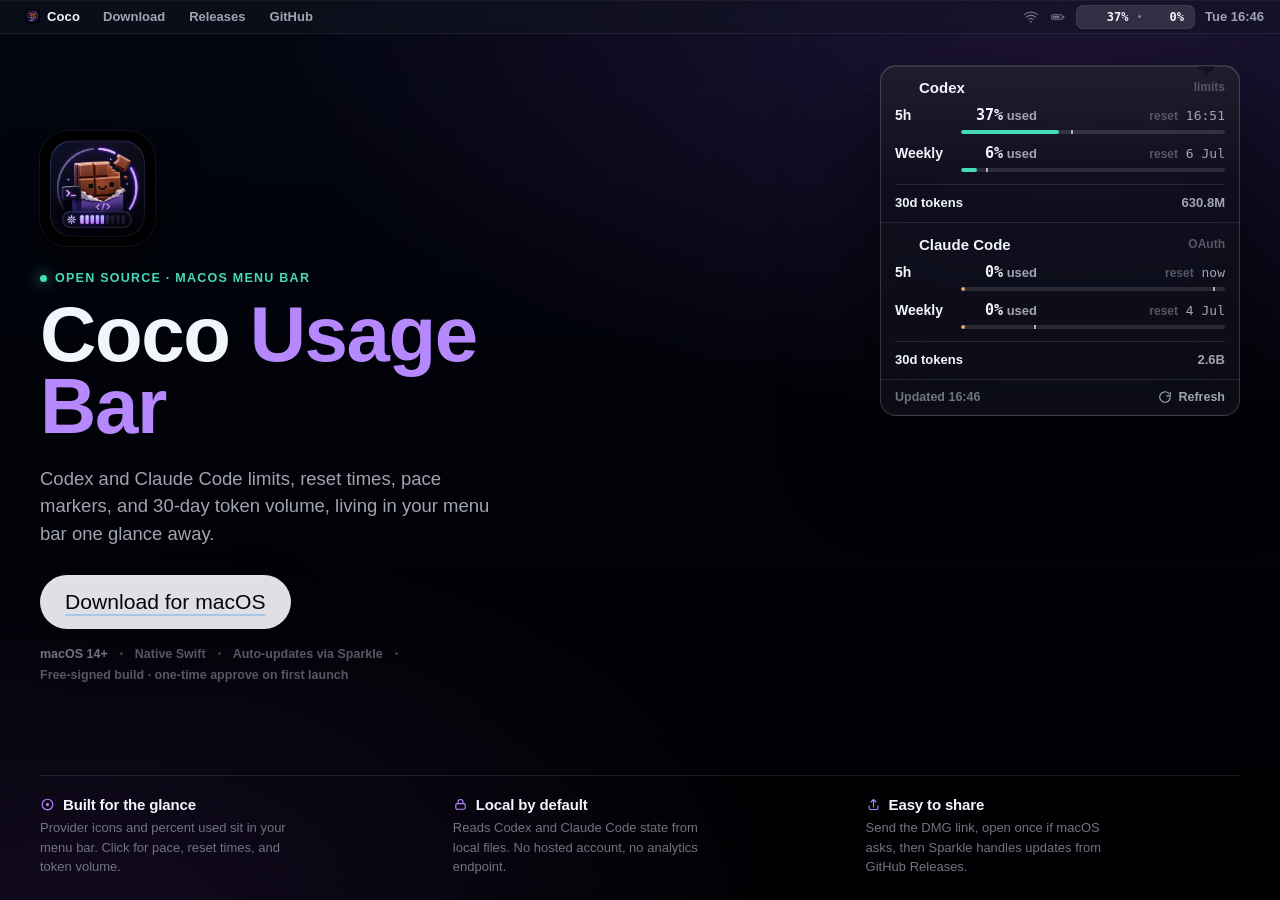
==== commit e091a7eb: "Remove source install CTA" ====
--- a/docs/index.html
+++ b/docs/index.html
@@ -4,7 +4,7 @@
   <meta charset="utf-8">
   <meta name="viewport" content="width=device-width, initial-scale=1">
   <title>Coco Usage Bar</title>
-  <meta name="description" content="A tiny macOS menu bar app for Codex and Claude Code usage.">
+  <meta name="description" content="A tiny macOS menu bar app for Codex and Claude Code limits, pace, reset times, and token usage.">
   <link rel="icon" href="assets/logo.webp" type="image/webp">
   <style>
     :root {
@@ -17,18 +17,21 @@
       --faint: oklch(46% 0.02 282);
       --line: oklch(100% 0 0 / 0.1);
       --line-2: oklch(100% 0 0 / 0.18);
+      --glass-edge: oklch(92% 0.01 280 / 0.18);
+      --track: oklch(100% 0 0 / 0.12);
 
       /* popover + menu-bar materials (macOS vibrancy) */
-      --panel: oklch(17% 0.022 272 / 0.72);
+      --panel: oklch(18% 0.018 272 / 0.74);
       --bar: oklch(20% 0.018 270 / 0.55);
 
       /* brand accent — pulled from the Coco mascot, not a generic violet */
-      --coco: oklch(73% 0.16 52);
-      --coco-deep: oklch(64% 0.2 36);
-      --violet: oklch(67% 0.18 300);
+      --coco: oklch(72% 0.17 300);
+      --coco-deep: oklch(61% 0.21 320);
+      --violet: oklch(81% 0.12 296);
       --blue: oklch(66% 0.17 256);
       --mint: oklch(80% 0.13 176);
-      --warn: oklch(71% 0.19 38);
+      --warn: oklch(76% 0.16 66);
+      --amber: oklch(78% 0.12 58);
 
       --display: ui-rounded, "SF Pro Rounded", ui-sans-serif, -apple-system, BlinkMacSystemFont, sans-serif;
       --mono: "SF Mono", ui-monospace, SFMono-Regular, Menlo, Consolas, monospace;
@@ -47,7 +50,7 @@
       overflow: hidden;
       color: var(--ink);
       background:
-        radial-gradient(118% 78% at 84% 4%, oklch(46% 0.14 46 / 0.20), transparent 54%),
+        radial-gradient(118% 78% at 84% 4%, oklch(52% 0.18 300 / 0.22), transparent 54%),
         radial-gradient(92% 72% at 6% 102%, oklch(36% 0.13 298 / 0.24), transparent 60%),
         linear-gradient(180deg, var(--bg-1) 0%, var(--bg-0) 60%, oklch(6.5% 0.016 270) 100%);
     }
@@ -225,45 +228,42 @@
       line-height: 1.5;
     }
 
-    .actions {
-      display: flex;
-      flex-wrap: wrap;
-      gap: 11px;
+    .install-line {
+      display: flex;
+      align-items: center;
       margin-top: clamp(20px, 3vh, 30px);
-    }
-
-    .button {
-      height: 46px;
+      max-width: 720px;
+    }
+
+    .download-pill {
+      height: 54px;
       display: inline-flex;
       align-items: center;
       justify-content: center;
-      gap: 9px;
-      border: 1px solid var(--line);
-      border-radius: 11px;
-      padding: 0 18px;
-      background: oklch(100% 0 0 / 0.05);
-      color: var(--ink);
-      font-size: 15px;
-      font-weight: 700;
+      border-radius: 999px;
+      border: 1px solid var(--glass-edge);
+      box-shadow: 0 18px 40px oklch(2% 0.01 280 / 0.34), 0 1px 0 oklch(100% 0 0 / 0.12) inset;
       transition: transform 180ms cubic-bezier(0.22, 1, 0.36, 1), background 180ms ease, border-color 180ms ease, box-shadow 180ms ease;
     }
-    .button svg { width: 17px; height: 17px; }
-    .button:hover,
-    .button:focus-visible {
+
+    .download-pill {
+      padding: 0 24px;
+      color: oklch(12% 0.012 276);
+      background: oklch(95% 0.006 280 / 0.94);
+      font-size: clamp(17px, 1.65vw, 22px);
+      font-weight: 540;
+      white-space: nowrap;
+      text-decoration: underline;
+      text-decoration-color: oklch(66% 0.16 256 / 0.36);
+      text-underline-offset: 5px;
+      text-decoration-thickness: 1.5px;
+    }
+
+    .download-pill:hover,
+    .download-pill:focus-visible {
       transform: translateY(-1px);
       border-color: var(--line-2);
-      background: oklch(100% 0 0 / 0.085);
       outline: none;
-    }
-    .button.primary {
-      border-color: transparent;
-      color: oklch(99% 0.01 70);
-      background: linear-gradient(135deg, var(--coco), var(--coco-deep) 90%);
-      box-shadow: 0 14px 34px oklch(58% 0.19 44 / 0.32);
-    }
-    .button.primary:hover,
-    .button.primary:focus-visible {
-      box-shadow: 0 18px 42px oklch(58% 0.19 44 / 0.42);
     }
 
     .meta {
@@ -280,19 +280,19 @@
     .meta .sep { width: 3px; height: 3px; border-radius: 50%; background: oklch(100% 0 0 / 0.22); }
 
     /* ── right: the popover, hanging from the pill ── */
-    .preview { align-self: start; justify-self: end; width: min(372px, 100%); }
+    .preview { align-self: start; justify-self: end; width: min(360px, 100%); }
 
     .popover {
       position: relative;
-      border: 1px solid var(--line-2);
+      overflow: hidden;
+      border: 1px solid color-mix(in oklch, var(--line-2), var(--glass-edge) 45%);
       border-radius: 16px;
       background:
-        linear-gradient(180deg, oklch(100% 0 0 / 0.05), transparent 24%),
+        linear-gradient(180deg, oklch(100% 0 0 / 0.06), transparent 32%),
         var(--panel);
       -webkit-backdrop-filter: blur(30px) saturate(150%);
       backdrop-filter: blur(30px) saturate(150%);
-      box-shadow: 0 36px 90px oklch(1% 0.01 280 / 0.6), 0 2px 0 oklch(100% 0 0 / 0.05) inset;
-      padding: 16px 16px 13px;
+      box-shadow: 0 36px 90px oklch(1% 0.01 280 / 0.6), 0 1px 0 oklch(100% 0 0 / 0.1) inset;
     }
     /* up-tail pointing back toward the menu-bar pill */
     .popover::before {
@@ -310,101 +310,133 @@
       backdrop-filter: blur(30px);
     }
 
+    .provider {
+      padding: 13px 14px 12px;
+    }
+
     .provider + .provider {
-      margin-top: 14px;
-      padding-top: 14px;
       border-top: 1px solid var(--line);
     }
 
     .prov-head {
+      display: flex;
+      align-items: center;
+      justify-content: space-between;
+      gap: 12px;
+      margin-bottom: 10px;
+    }
+    .prov-name {
+      display: flex;
+      align-items: center;
+      gap: 8px;
+      min-width: 0;
+      font-size: 15px;
+      font-weight: 700;
+      letter-spacing: 0;
+    }
+    .prov-name img { width: 16px; height: 16px; display: block; }
+    .provider-note {
+      color: var(--faint);
+      font-size: 12px;
+      font-weight: 560;
+      white-space: nowrap;
+    }
+
+    .limit-list {
       display: grid;
-      grid-template-columns: minmax(0, 1fr) 76px 56px;
-      align-items: center;
-      gap: 12px;
-      margin-bottom: 9px;
-    }
-    .prov-name {
-      display: flex;
-      align-items: center;
-      gap: 9px;
-      font-size: 17px;
-      font-weight: 800;
-      letter-spacing: -0.01em;
-    }
-    .prov-name img { width: 18px; height: 18px; display: block; }
-    .col-label {
-      color: var(--faint);
-      font-size: 11px;
-      font-weight: 700;
-      letter-spacing: 0.04em;
-      text-transform: uppercase;
+      gap: 10px;
+    }
+
+    .limit-row {
+      display: grid;
+      grid-template-columns: 56px 76px 1fr;
+      align-items: baseline;
+      gap: 10px;
+      font-size: 13px;
+    }
+    .limit-name {
+      color: var(--ink);
+      font-size: 14px;
+      font-weight: 650;
+    }
+    .limit-used {
+      color: var(--muted);
+      font-size: 13px;
+      font-weight: 570;
       text-align: right;
-    }
-
-    .row {
-      display: grid;
-      grid-template-columns: minmax(0, 1fr) 76px 56px;
-      align-items: center;
-      gap: 12px;
-      height: 30px;
-      font-size: 14px;
-    }
-    .row .label { color: var(--muted); font-weight: 600; }
-    .row .used {
-      display: flex;
-      align-items: center;
-      justify-content: flex-end;
-      gap: 8px;
-    }
-    .row .track {
-      flex: 1;
-      height: 5px;
-      border-radius: 3px;
-      background: oklch(100% 0 0 / 0.1);
-      overflow: hidden;
-    }
-    .row .fill { height: 100%; border-radius: 3px; }
-    .row .fill.ok { background: linear-gradient(90deg, oklch(72% 0.12 188), var(--mint)); }
-    .row .fill.mid { background: linear-gradient(90deg, var(--coco-deep), var(--coco)); }
-    .row .fill.hot { background: linear-gradient(90deg, var(--coco-deep), var(--warn)); }
-    .row .pct {
-      min-width: 3.4ch;
+      white-space: nowrap;
+    }
+    .limit-used strong {
       color: var(--ink);
       font-family: var(--mono);
-      font-size: 13px;
-      font-weight: 600;
-      font-variant-numeric: tabular-nums;
-      text-align: right;
-    }
-    .row .reset {
+      font-size: 15px;
+      font-weight: 650;
+    }
+    .limit-reset {
       color: var(--muted);
       font-family: var(--mono);
       font-size: 13px;
-      font-variant-numeric: tabular-nums;
+      font-weight: 500;
       text-align: right;
       white-space: nowrap;
     }
-    .row.span .spent {
+    .limit-reset span {
+      color: var(--faint);
+      font-family: ui-sans-serif, -apple-system, BlinkMacSystemFont, "SF Pro Text", "Segoe UI", sans-serif;
+      font-size: 12px;
+      font-weight: 560;
+    }
+    .rail {
       grid-column: 2 / 4;
+      position: relative;
+      height: 4px;
+      margin-top: -4px;
+      border-radius: 999px;
+      background: var(--track);
+      overflow: hidden;
+    }
+    .rail-fill {
+      display: block;
+      width: var(--value);
+      min-width: 4px;
+      height: 100%;
+      border-radius: inherit;
+      background: var(--provider-color);
+    }
+    .pace-tick {
+      position: absolute;
+      top: -3px;
+      left: var(--pace);
+      width: 2px;
+      height: 10px;
+      border-radius: 999px;
+      transform: translateX(-1px);
+      background: oklch(96% 0.006 280 / 0.7);
+      box-shadow: 0 0 0 1px oklch(4% 0.01 280 / 0.32);
+    }
+    .token-row {
+      margin-top: 12px;
+      padding-top: 10px;
+      border-top: 1px solid var(--line);
+      display: flex;
+      align-items: baseline;
+      justify-content: space-between;
+      gap: 18px;
       color: var(--muted);
-      font-family: var(--mono);
-      font-size: 12.5px;
-      font-variant-numeric: tabular-nums;
-      text-align: right;
-      white-space: nowrap;
-    }
-    .row.span .spent b { color: var(--ink); font-weight: 600; }
+      font-size: 13px;
+      font-weight: 570;
+    }
+    .token-row strong { color: var(--ink); font-weight: 650; }
 
     .pop-foot {
       display: flex;
       align-items: center;
       justify-content: space-between;
-      margin-top: 12px;
-      padding-top: 11px;
       border-top: 1px solid var(--line);
+      padding: 10px 14px 11px;
       color: var(--quiet);
       font-size: 12.5px;
-      font-weight: 600;
+      font-weight: 560;
     }
     .pop-foot .updated { font-variant-numeric: tabular-nums; }
     .pop-foot .refresh { display: inline-flex; align-items: center; gap: 6px; color: var(--muted); }
@@ -439,7 +471,7 @@
       line-height: 1.5;
     }
     .band-item code {
-      color: oklch(82% 0.09 50);
+      color: oklch(82% 0.11 298);
       font-family: var(--mono);
       font-size: 0.92em;
     }
@@ -486,13 +518,12 @@
     @media (max-width: 460px) {
       .menubar { padding: 0 12px; }
       .mb-brand span { display: none; }
-      .actions { flex-direction: column; align-items: stretch; }
-      .button { width: 100%; }
+      .download-pill { width: 100%; }
     }
 
     @media (prefers-reduced-motion: reduce) {
       .preview, .copy, .band { animation: none; }
-      .button { transition: none; }
+      .download-pill { transition: none; }
     }
   </style>
 </head>
@@ -512,10 +543,10 @@
         <svg viewBox="0 0 24 24" fill="none"><path d="M2 8.5C7.5 3.5 16.5 3.5 22 8.5M5.5 12c4-3.6 9-3.6 13 0M9 15.5c1.8-1.6 4.2-1.6 6 0" stroke="currentColor" stroke-width="1.8" stroke-linecap="round"/><circle cx="12" cy="19" r="1.3" fill="currentColor"/></svg>
         <svg viewBox="0 0 24 24" fill="none"><rect x="2.5" y="8.5" width="16" height="7" rx="2" stroke="currentColor" stroke-width="1.6"/><rect x="4.3" y="10.3" width="10" height="3.4" rx="1" fill="currentColor"/><path d="M20.5 11v2" stroke="currentColor" stroke-width="1.8" stroke-linecap="round"/></svg>
       </span>
-      <span class="mb-pill" aria-label="Coco usage: Codex 37 percent, Claude Code 21 percent">
+      <span class="mb-pill" aria-label="Coco usage: Codex 37 percent, Claude Code 0 percent">
         <span class="seg"><img src="assets/codex-mark.png" alt="">37%</span>
         <span class="dot"></span>
-        <span class="seg"><img src="assets/claude-mark.png" alt="">21%</span>
+        <span class="seg"><img src="assets/claude-mark.png" alt="">0%</span>
       </span>
       <span class="mb-clock">Tue 16:46</span>
     </div>
@@ -528,16 +559,9 @@
           <img class="app-icon" src="assets/logo.webp" width="384" height="384" alt="Coco Usage Bar app icon">
           <p class="eyebrow">Open source · macOS menu bar</p>
           <h1>Coco <span class="grad">Usage Bar</span></h1>
-          <p class="lead">Codex and Claude Code limits, reset times, 30-day tokens, and estimated cost, living in your menu bar one glance away.</p>
-          <div class="actions">
-            <a class="button primary" href="https://github.com/adrientaravant/coco-usage-bar/releases/latest/download/CocoUsageBar.dmg">
-              <svg viewBox="0 0 24 24" fill="none" aria-hidden="true">
-                <path d="M12 3v11m0 0 4-4m-4 4-4-4" stroke="currentColor" stroke-width="2.1" stroke-linecap="round" stroke-linejoin="round"/>
-                <path d="M5 17v2a2 2 0 0 0 2 2h10a2 2 0 0 0 2-2v-2" stroke="currentColor" stroke-width="2.1" stroke-linecap="round"/>
-              </svg>
-              Download for macOS
-            </a>
-            <a class="button" href="https://github.com/adrientaravant/coco-usage-bar">View source</a>
+          <p class="lead">Codex and Claude Code limits, reset times, pace markers, and 30-day token volume, living in your menu bar one glance away.</p>
+          <div class="install-line">
+            <a class="download-pill" href="https://github.com/adrientaravant/coco-usage-bar/releases/latest/download/CocoUsageBar.dmg">Download for macOS</a>
           </div>
           <p class="meta">
             <b>macOS 14+</b><span class="sep"></span>
@@ -549,47 +573,53 @@
 
         <div class="preview" aria-label="Coco Usage Bar menu preview">
           <div class="popover">
-            <div class="provider">
+            <div class="provider" style="--provider-color: var(--mint)">
               <div class="prov-head">
                 <div class="prov-name"><img src="assets/codex-mark.png" alt="">Codex</div>
-                <div class="col-label">Used</div>
-                <div class="col-label">Reset</div>
-              </div>
-              <div class="row">
-                <span class="label">5h</span>
-                <span class="used"><span class="track"><span class="fill ok" style="width:37%"></span></span><span class="pct">37%</span></span>
-                <span class="reset">16:51</span>
-              </div>
-              <div class="row">
-                <span class="label">Weekly</span>
-                <span class="used"><span class="track"><span class="fill hot" style="width:93%"></span></span><span class="pct">93%</span></span>
-                <span class="reset">2 Jul</span>
-              </div>
-              <div class="row span">
-                <span class="label">Last 30 days</span>
-                <span class="spent"><b>$272</b> est. · 1.1B tokens</span>
+                <div class="provider-note">limits</div>
+              </div>
+              <div class="limit-list">
+              <div class="limit-row">
+                <span class="limit-name">5h</span>
+                <span class="limit-used"><strong>37%</strong> used</span>
+                <span class="limit-reset"><span>reset</span> 16:51</span>
+                <span class="rail"><span class="rail-fill" style="--value:37%"></span><span class="pace-tick" style="--pace:42%"></span></span>
+              </div>
+              <div class="limit-row">
+                <span class="limit-name">Weekly</span>
+                <span class="limit-used"><strong>6%</strong> used</span>
+                <span class="limit-reset"><span>reset</span> 6 Jul</span>
+                <span class="rail"><span class="rail-fill" style="--value:6%"></span><span class="pace-tick" style="--pace:10%"></span></span>
+              </div>
+              </div>
+              <div class="token-row">
+                <strong>30d tokens</strong>
+                <span>630.8M</span>
               </div>
             </div>
 
-            <div class="provider">
+            <div class="provider" style="--provider-color: var(--amber)">
               <div class="prov-head">
                 <div class="prov-name"><img src="assets/claude-mark.png" alt="">Claude Code</div>
-                <div class="col-label">Used</div>
-                <div class="col-label">Reset</div>
-              </div>
-              <div class="row">
-                <span class="label">5h</span>
-                <span class="used"><span class="track"><span class="fill ok" style="width:4%"></span></span><span class="pct">1%</span></span>
-                <span class="reset">17:59</span>
-              </div>
-              <div class="row">
-                <span class="label">Weekly</span>
-                <span class="used"><span class="track"><span class="fill ok" style="width:21%"></span></span><span class="pct">21%</span></span>
-                <span class="reset">27 Jun</span>
-              </div>
-              <div class="row span">
-                <span class="label">Last 30 days</span>
-                <span class="spent"><b>$1.6k</b> est. · 2.1B tokens</span>
+                <div class="provider-note">OAuth</div>
+              </div>
+              <div class="limit-list">
+              <div class="limit-row">
+                <span class="limit-name">5h</span>
+                <span class="limit-used"><strong>0%</strong> used</span>
+                <span class="limit-reset"><span>reset</span> now</span>
+                <span class="rail"><span class="rail-fill" style="--value:0%"></span><span class="pace-tick" style="--pace:96%"></span></span>
+              </div>
+              <div class="limit-row">
+                <span class="limit-name">Weekly</span>
+                <span class="limit-used"><strong>0%</strong> used</span>
+                <span class="limit-reset"><span>reset</span> 4 Jul</span>
+                <span class="rail"><span class="rail-fill" style="--value:0%"></span><span class="pace-tick" style="--pace:28%"></span></span>
+              </div>
+              </div>
+              <div class="token-row">
+                <strong>30d tokens</strong>
+                <span>2.6B</span>
               </div>
             </div>
 
@@ -610,7 +640,7 @@
       <footer class="band">
         <div class="band-item">
           <h2><svg viewBox="0 0 24 24" fill="none"><circle cx="12" cy="12" r="8.5" stroke="currentColor" stroke-width="1.8"/><circle cx="12" cy="12" r="2.4" fill="currentColor"/></svg>Built for the glance</h2>
-          <p>Provider icons and percent used sit in your menu bar. Click for reset times, tokens, and spend.</p>
+          <p>Provider icons and percent used sit in your menu bar. Click for pace, reset times, and token volume.</p>
         </div>
         <div class="band-item">
           <h2><svg viewBox="0 0 24 24" fill="none"><rect x="4.5" y="10.5" width="15" height="9" rx="2" stroke="currentColor" stroke-width="1.8"/><path d="M8 10.5V8a4 4 0 0 1 8 0v2.5" stroke="currentColor" stroke-width="1.8"/></svg>Local by default</h2>
@@ -618,7 +648,7 @@
         </div>
         <div class="band-item">
           <h2><svg viewBox="0 0 24 24" fill="none"><path d="M12 16V4m0 0 4 4m-4-4-4 4" stroke="currentColor" stroke-width="1.8" stroke-linecap="round" stroke-linejoin="round"/><path d="M5 14v4a2 2 0 0 0 2 2h10a2 2 0 0 0 2-2v-4" stroke="currentColor" stroke-width="1.8" stroke-linecap="round"/></svg>Easy to share</h2>
-          <p>Hand over the DMG, or build from source with <code>./script/install.sh --login</code>.</p>
+          <p>Send the DMG link, open once if macOS asks, then Sparkle handles updates from GitHub Releases.</p>
         </div>
       </footer>
     </div>
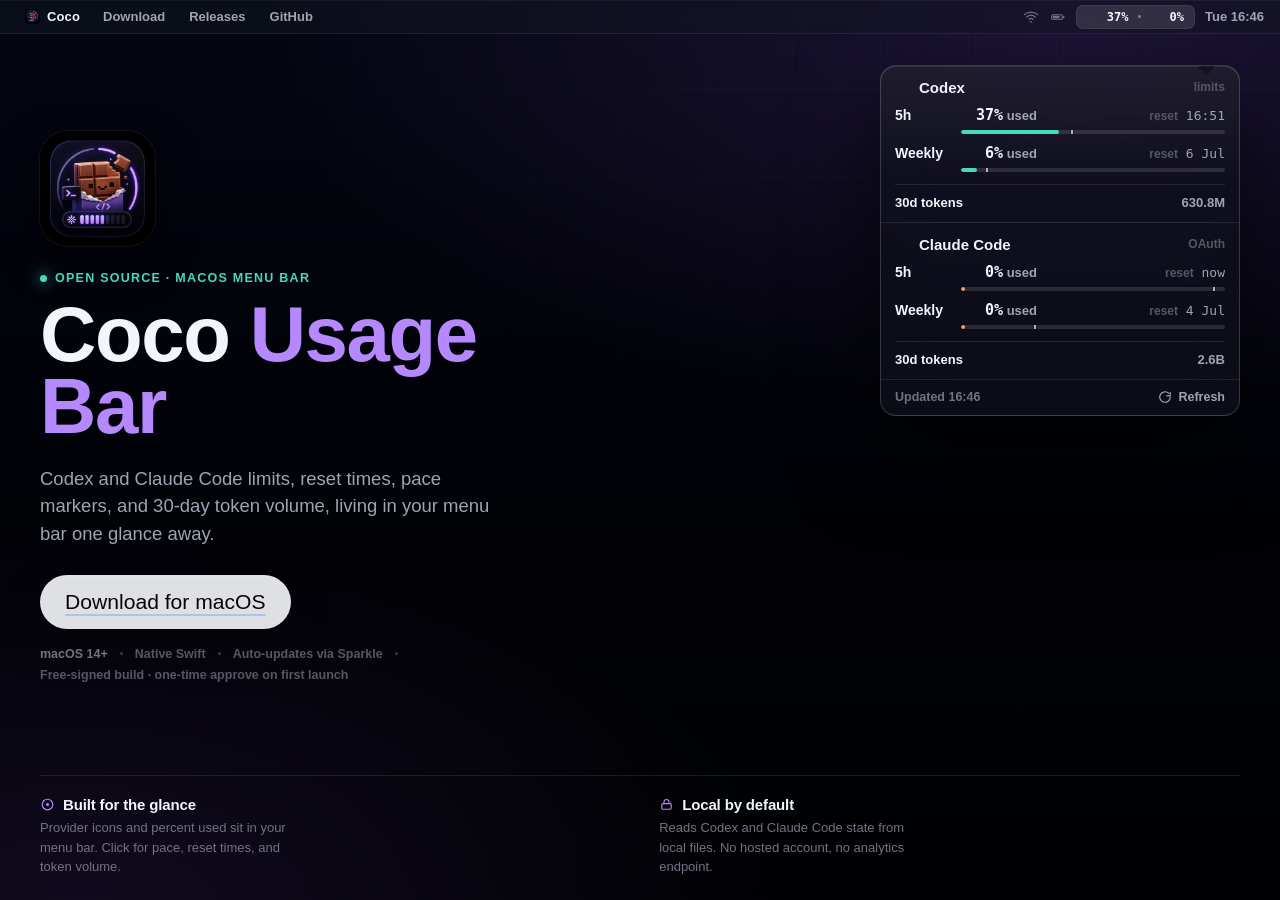
==== commit 9b8b178b: "Simplify landing page footer" ====
--- a/docs/index.html
+++ b/docs/index.html
@@ -446,7 +446,7 @@
     .band {
       flex: none;
       display: grid;
-      grid-template-columns: repeat(3, 1fr);
+      grid-template-columns: repeat(2, minmax(0, 1fr));
       gap: clamp(20px, 3vw, 44px);
       padding-top: clamp(16px, 2.2vh, 22px);
       border-top: 1px solid var(--line);
@@ -646,10 +646,6 @@
           <h2><svg viewBox="0 0 24 24" fill="none"><rect x="4.5" y="10.5" width="15" height="9" rx="2" stroke="currentColor" stroke-width="1.8"/><path d="M8 10.5V8a4 4 0 0 1 8 0v2.5" stroke="currentColor" stroke-width="1.8"/></svg>Local by default</h2>
           <p>Reads Codex and Claude Code state from local files. No hosted account, no analytics endpoint.</p>
         </div>
-        <div class="band-item">
-          <h2><svg viewBox="0 0 24 24" fill="none"><path d="M12 16V4m0 0 4 4m-4-4-4 4" stroke="currentColor" stroke-width="1.8" stroke-linecap="round" stroke-linejoin="round"/><path d="M5 14v4a2 2 0 0 0 2 2h10a2 2 0 0 0 2-2v-4" stroke="currentColor" stroke-width="1.8" stroke-linecap="round"/></svg>Easy to share</h2>
-          <p>Send the DMG link, open once if macOS asks, then Sparkle handles updates from GitHub Releases.</p>
-        </div>
       </footer>
     </div>
   </div>
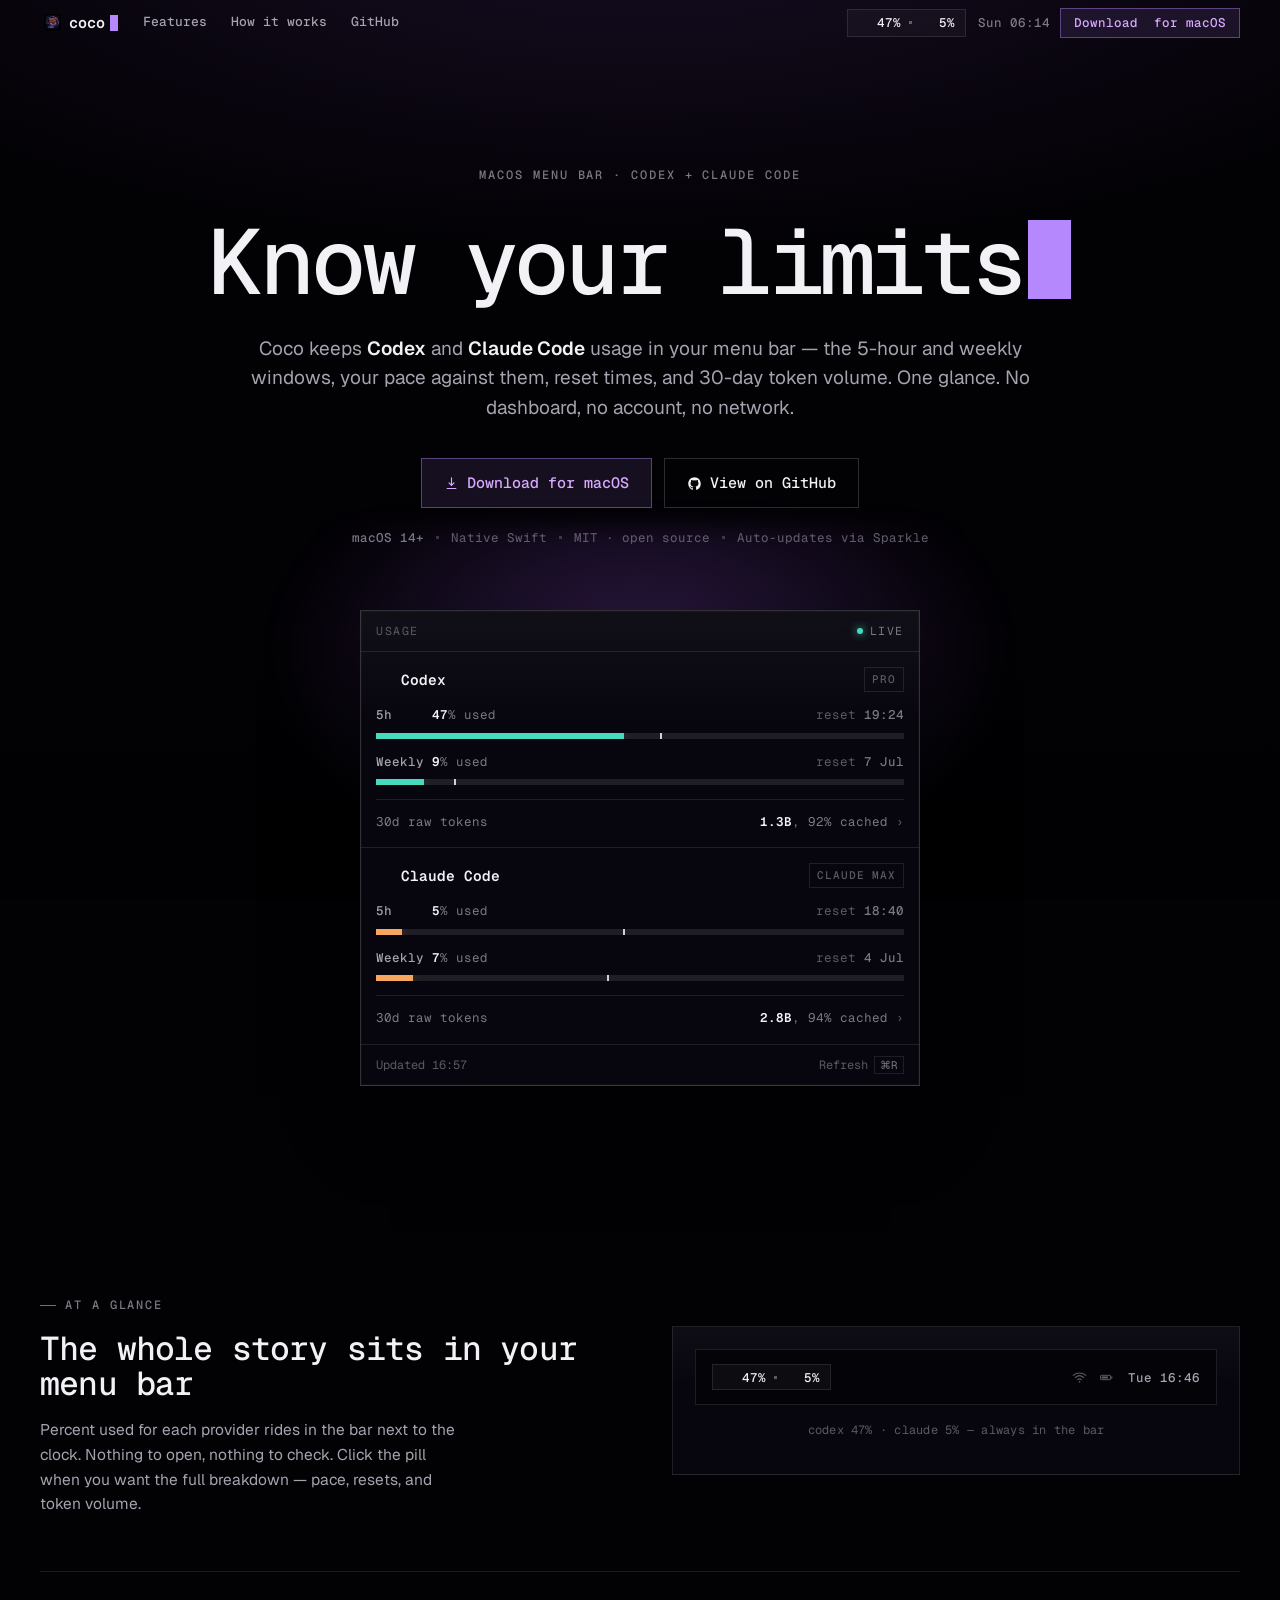
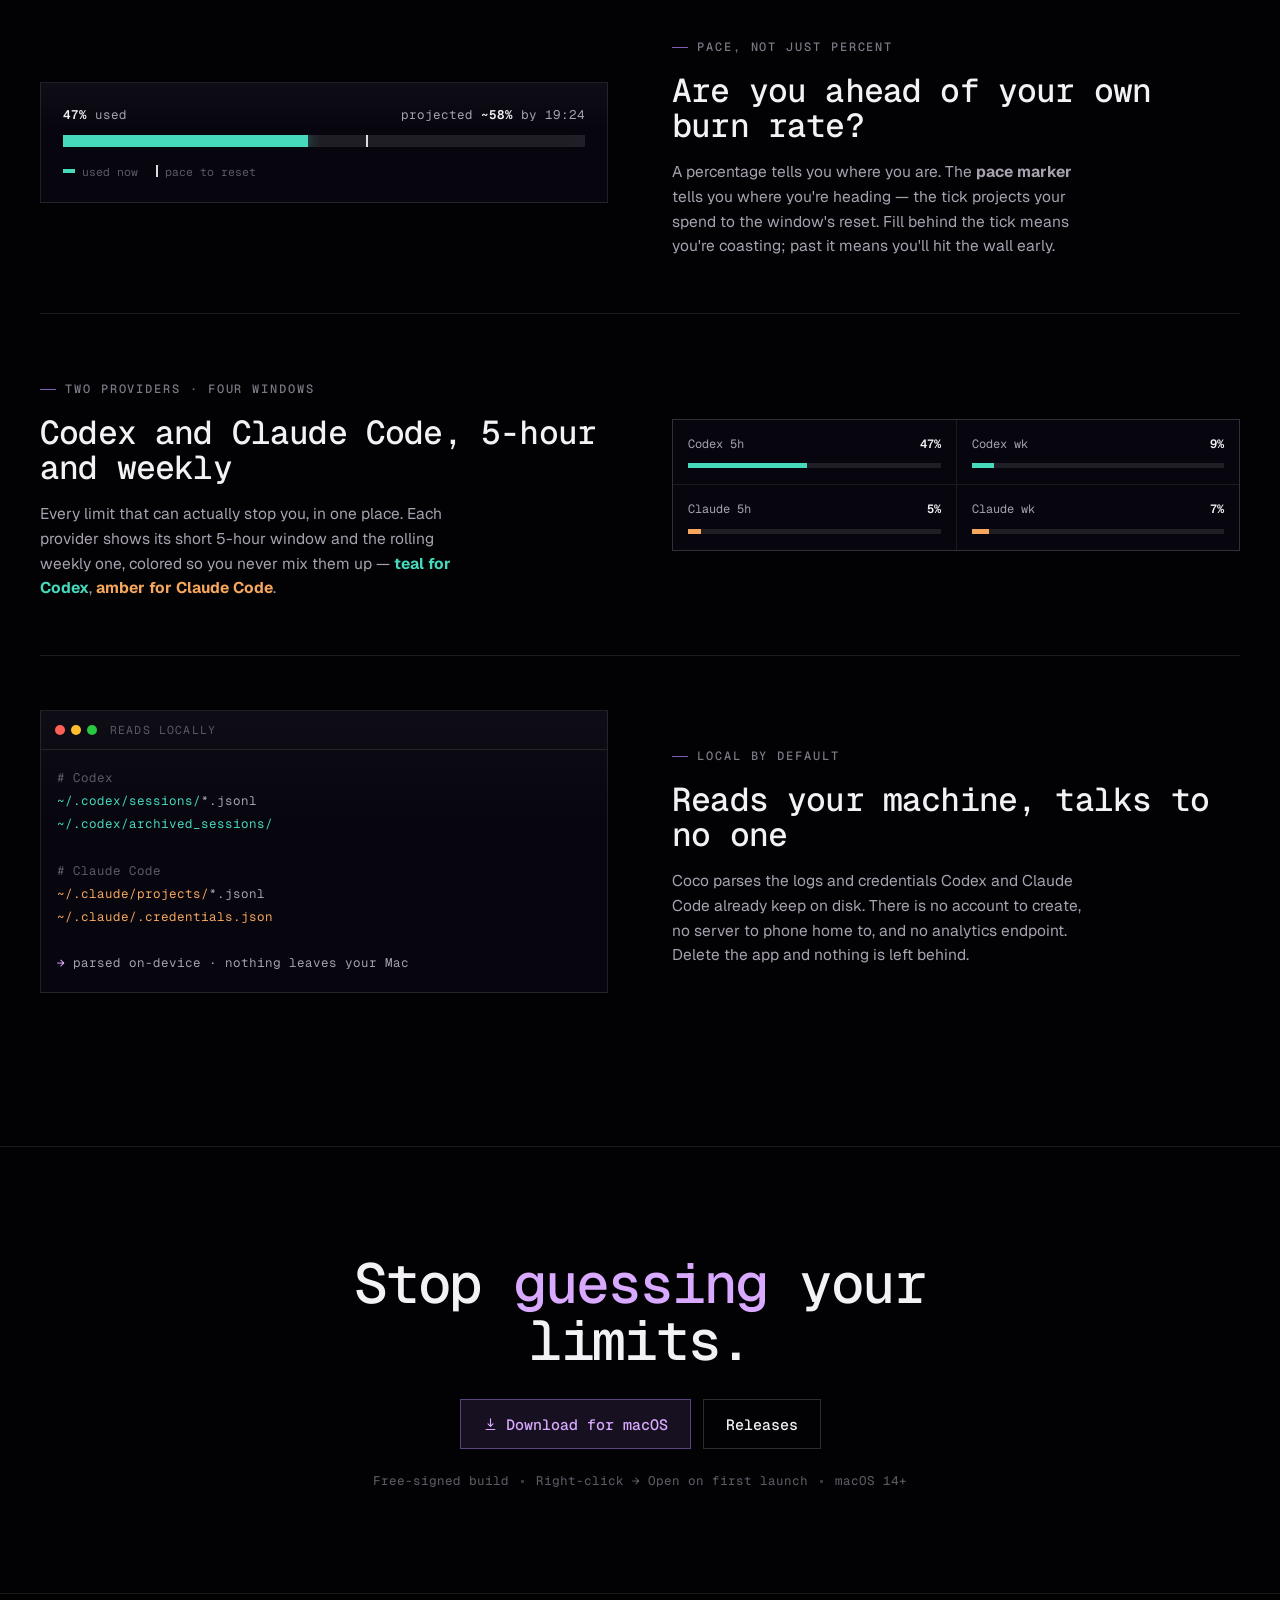
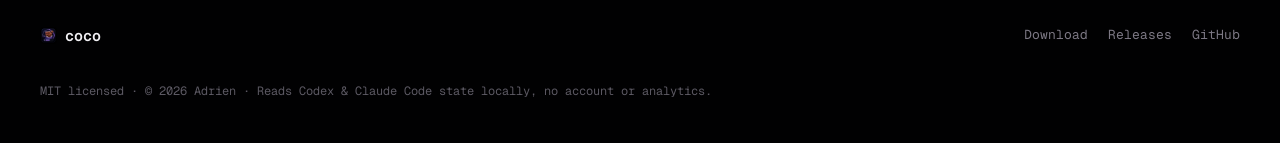
==== commit 9bfc42f6: "Redesign landing page + add reusable design system Replace the landing with a terminal-native, hard-" ====
--- a/docs/index.html
+++ b/docs/index.html
@@ -3,651 +3,324 @@
 <head>
   <meta charset="utf-8">
   <meta name="viewport" content="width=device-width, initial-scale=1">
-  <title>Coco Usage Bar</title>
-  <meta name="description" content="A tiny macOS menu bar app for Codex and Claude Code limits, pace, reset times, and token usage.">
+  <title>Coco Usage Bar — Codex &amp; Claude Code limits in your menu bar</title>
+  <meta name="description" content="A tiny macOS menu bar app that shows Codex and Claude Code usage — 5-hour and weekly limits, pace, reset times, and 30-day tokens. Local by default, open source.">
   <link rel="icon" href="assets/logo.webp" type="image/webp">
-  <style>
-    :root {
-      color-scheme: dark;
-      --bg-0: oklch(8.5% 0.02 266);
-      --bg-1: oklch(12.5% 0.028 268);
-      --ink: oklch(97% 0.01 280);
-      --muted: oklch(72% 0.022 282);
-      --quiet: oklch(56% 0.022 282);
-      --faint: oklch(46% 0.02 282);
-      --line: oklch(100% 0 0 / 0.1);
-      --line-2: oklch(100% 0 0 / 0.18);
-      --glass-edge: oklch(92% 0.01 280 / 0.18);
-      --track: oklch(100% 0 0 / 0.12);
-
-      /* popover + menu-bar materials (macOS vibrancy) */
-      --panel: oklch(18% 0.018 272 / 0.74);
-      --bar: oklch(20% 0.018 270 / 0.55);
-
-      /* brand accent — pulled from the Coco mascot, not a generic violet */
-      --coco: oklch(72% 0.17 300);
-      --coco-deep: oklch(61% 0.21 320);
-      --violet: oklch(81% 0.12 296);
-      --blue: oklch(66% 0.17 256);
-      --mint: oklch(80% 0.13 176);
-      --warn: oklch(76% 0.16 66);
-      --amber: oklch(78% 0.12 58);
-
-      --display: ui-rounded, "SF Pro Rounded", ui-sans-serif, -apple-system, BlinkMacSystemFont, sans-serif;
-      --mono: "SF Mono", ui-monospace, SFMono-Regular, Menlo, Consolas, monospace;
-      font-family: ui-sans-serif, -apple-system, BlinkMacSystemFont, "SF Pro Text", "Segoe UI", sans-serif;
-    }
-
-    * { box-sizing: border-box; }
-
-    html { background: var(--bg-0); }
-
-    body {
-      height: 100dvh;
-      margin: 0;
-      display: flex;
-      flex-direction: column;
-      overflow: hidden;
-      color: var(--ink);
-      background:
-        radial-gradient(118% 78% at 84% 4%, oklch(52% 0.18 300 / 0.22), transparent 54%),
-        radial-gradient(92% 72% at 6% 102%, oklch(36% 0.13 298 / 0.24), transparent 60%),
-        linear-gradient(180deg, var(--bg-1) 0%, var(--bg-0) 60%, oklch(6.5% 0.016 270) 100%);
-    }
-
-    /* faint engineering grid, faded near the top edge */
-    body::before {
-      content: "";
-      position: fixed;
-      inset: 0;
-      z-index: 0;
-      pointer-events: none;
-      background-image:
-        linear-gradient(oklch(100% 0 0 / 0.028) 1px, transparent 1px),
-        linear-gradient(90deg, oklch(100% 0 0 / 0.022) 1px, transparent 1px);
-      background-size: 88px 88px;
-      mask-image: radial-gradient(120% 90% at 80% 0%, black, transparent 70%);
-    }
-
-    a { color: inherit; text-decoration: none; }
-
-    /* ───────────────────────── menu bar ───────────────────────── */
-    .menubar {
-      position: relative;
-      z-index: 5;
-      flex: none;
-      height: 34px;
-      display: flex;
-      align-items: center;
-      justify-content: space-between;
-      gap: 18px;
-      padding: 0 16px;
-      border-bottom: 1px solid oklch(100% 0 0 / 0.07);
-      background: var(--bar);
-      -webkit-backdrop-filter: blur(22px) saturate(160%);
-      backdrop-filter: blur(22px) saturate(160%);
-      box-shadow: 0 1px 0 oklch(100% 0 0 / 0.04) inset;
-      font-size: 13px;
-    }
-
-    .mb-left,
-    .mb-right { display: flex; align-items: center; gap: 4px; min-width: 0; }
-    .mb-right { gap: 10px; }
-
-    .mb-brand {
-      display: inline-flex;
-      align-items: center;
-      gap: 7px;
-      padding: 0 9px;
-      height: 24px;
-      font-weight: 800;
-      letter-spacing: 0.01em;
-    }
-    .mb-brand img { width: 15px; height: 15px; border-radius: 4px; }
-
-    .mb-item {
-      display: inline-flex;
-      align-items: center;
-      height: 24px;
-      padding: 0 10px;
-      border-radius: 6px;
-      color: var(--muted);
-      font-weight: 600;
-    }
-    .mb-item:hover,
-    .mb-item:focus-visible {
-      color: var(--ink);
-      background: oklch(100% 0 0 / 0.08);
-      outline: none;
-    }
-
-    .mb-status { display: inline-flex; align-items: center; gap: 11px; color: var(--quiet); }
-    .mb-status svg { width: 16px; height: 16px; display: block; }
-
-    /* live coco pill — this is the menu-bar item the popover hangs from */
-    .mb-pill {
-      display: inline-flex;
-      align-items: center;
-      gap: 9px;
-      height: 24px;
-      padding: 0 11px;
-      border-radius: 7px;
-      background: oklch(100% 0 0 / 0.12);
-      box-shadow: 0 0 0 1px oklch(100% 0 0 / 0.06) inset;
-      font-family: var(--mono);
-      font-size: 12px;
-      font-weight: 600;
-      font-variant-numeric: tabular-nums;
-    }
-    .mb-pill .seg { display: inline-flex; align-items: center; gap: 6px; }
-    .mb-pill img { width: 14px; height: 14px; display: block; }
-    .mb-pill .dot { width: 3px; height: 3px; border-radius: 50%; background: oklch(100% 0 0 / 0.4); }
-
-    .mb-clock { color: var(--muted); font-weight: 600; font-variant-numeric: tabular-nums; }
-
-    /* ───────────────────────── stage ───────────────────────── */
-    .stage {
-      position: relative;
-      z-index: 1;
-      flex: 1;
-      min-height: 0;
-      display: flex;
-      justify-content: center;
-    }
-
-    .frame {
-      width: min(1200px, 100% - 48px);
-      height: 100%;
-      margin: 0 auto;
-      display: flex;
-      flex-direction: column;
-      justify-content: space-between;
-      padding: clamp(18px, 3.4vh, 46px) 0 clamp(16px, 2.6vh, 30px);
-      gap: clamp(18px, 3vh, 38px);
-    }
-
-    .hero {
-      flex: 1;
-      min-height: 0;
-      display: grid;
-      grid-template-columns: minmax(0, 1.05fr) minmax(360px, 0.95fr);
-      gap: clamp(36px, 5vw, 76px);
-      align-items: center;
-    }
-
-    /* ── left: copy ── */
-    .copy { align-self: center; }
-
-    .app-icon {
-      width: clamp(92px, 9vw, 128px);
-      height: clamp(92px, 9vw, 128px);
-      object-fit: cover;
-      margin: 0 0 clamp(18px, 2.4vh, 26px);
-      border-radius: 28px;
-      display: block;
-      box-shadow: 0 16px 40px oklch(2% 0.01 280 / 0.5), 0 0 0 1px oklch(100% 0 0 / 0.08);
-    }
-
-    .eyebrow {
-      margin: 0 0 14px;
-      display: inline-flex;
-      align-items: center;
-      gap: 8px;
-      color: var(--mint);
-      font-size: 12.5px;
-      font-weight: 800;
-      letter-spacing: 0.1em;
-      text-transform: uppercase;
-    }
-    .eyebrow::before {
-      content: "";
-      width: 7px; height: 7px;
-      border-radius: 50%;
-      background: var(--mint);
-      box-shadow: 0 0 14px var(--mint);
-    }
-
-    h1 {
-      margin: 0;
-      max-width: 12ch;
-      font-family: var(--display);
-      font-size: clamp(46px, 6.4vw, 78px);
-      line-height: 0.92;
-      letter-spacing: -0.018em;
-      font-weight: 800;
-    }
-    h1 .grad {
-      color: var(--coco);
-    }
-
-    .lead {
-      max-width: 44ch;
-      margin: clamp(16px, 2.4vh, 24px) 0 0;
-      color: var(--muted);
-      font-size: clamp(16px, 1.55vw, 18.5px);
-      line-height: 1.5;
-    }
-
-    .install-line {
-      display: flex;
-      align-items: center;
-      margin-top: clamp(20px, 3vh, 30px);
-      max-width: 720px;
-    }
-
-    .download-pill {
-      height: 54px;
-      display: inline-flex;
-      align-items: center;
-      justify-content: center;
-      border-radius: 999px;
-      border: 1px solid var(--glass-edge);
-      box-shadow: 0 18px 40px oklch(2% 0.01 280 / 0.34), 0 1px 0 oklch(100% 0 0 / 0.12) inset;
-      transition: transform 180ms cubic-bezier(0.22, 1, 0.36, 1), background 180ms ease, border-color 180ms ease, box-shadow 180ms ease;
-    }
-
-    .download-pill {
-      padding: 0 24px;
-      color: oklch(12% 0.012 276);
-      background: oklch(95% 0.006 280 / 0.94);
-      font-size: clamp(17px, 1.65vw, 22px);
-      font-weight: 540;
-      white-space: nowrap;
-      text-decoration: underline;
-      text-decoration-color: oklch(66% 0.16 256 / 0.36);
-      text-underline-offset: 5px;
-      text-decoration-thickness: 1.5px;
-    }
-
-    .download-pill:hover,
-    .download-pill:focus-visible {
-      transform: translateY(-1px);
-      border-color: var(--line-2);
-      outline: none;
-    }
-
-    .meta {
-      margin: clamp(14px, 2vh, 20px) 0 0;
-      display: flex;
-      flex-wrap: wrap;
-      align-items: center;
-      gap: 7px 12px;
-      color: var(--faint);
-      font-size: 12.5px;
-      font-weight: 600;
-    }
-    .meta b { color: var(--quiet); font-weight: 700; }
-    .meta .sep { width: 3px; height: 3px; border-radius: 50%; background: oklch(100% 0 0 / 0.22); }
-
-    /* ── right: the popover, hanging from the pill ── */
-    .preview { align-self: start; justify-self: end; width: min(360px, 100%); }
-
-    .popover {
-      position: relative;
-      overflow: hidden;
-      border: 1px solid color-mix(in oklch, var(--line-2), var(--glass-edge) 45%);
-      border-radius: 16px;
-      background:
-        linear-gradient(180deg, oklch(100% 0 0 / 0.06), transparent 32%),
-        var(--panel);
-      -webkit-backdrop-filter: blur(30px) saturate(150%);
-      backdrop-filter: blur(30px) saturate(150%);
-      box-shadow: 0 36px 90px oklch(1% 0.01 280 / 0.6), 0 1px 0 oklch(100% 0 0 / 0.1) inset;
-    }
-    /* up-tail pointing back toward the menu-bar pill */
-    .popover::before {
-      content: "";
-      position: absolute;
-      top: -6px;
-      right: 26px;
-      width: 12px; height: 12px;
-      background: var(--panel);
-      border-left: 1px solid var(--line-2);
-      border-top: 1px solid var(--line-2);
-      border-radius: 3px 0 0 0;
-      transform: rotate(45deg);
-      -webkit-backdrop-filter: blur(30px);
-      backdrop-filter: blur(30px);
-    }
-
-    .provider {
-      padding: 13px 14px 12px;
-    }
-
-    .provider + .provider {
-      border-top: 1px solid var(--line);
-    }
-
-    .prov-head {
-      display: flex;
-      align-items: center;
-      justify-content: space-between;
-      gap: 12px;
-      margin-bottom: 10px;
-    }
-    .prov-name {
-      display: flex;
-      align-items: center;
-      gap: 8px;
-      min-width: 0;
-      font-size: 15px;
-      font-weight: 700;
-      letter-spacing: 0;
-    }
-    .prov-name img { width: 16px; height: 16px; display: block; }
-    .provider-note {
-      color: var(--faint);
-      font-size: 12px;
-      font-weight: 560;
-      white-space: nowrap;
-    }
-
-    .limit-list {
-      display: grid;
-      gap: 10px;
-    }
-
-    .limit-row {
-      display: grid;
-      grid-template-columns: 56px 76px 1fr;
-      align-items: baseline;
-      gap: 10px;
-      font-size: 13px;
-    }
-    .limit-name {
-      color: var(--ink);
-      font-size: 14px;
-      font-weight: 650;
-    }
-    .limit-used {
-      color: var(--muted);
-      font-size: 13px;
-      font-weight: 570;
-      text-align: right;
-      white-space: nowrap;
-    }
-    .limit-used strong {
-      color: var(--ink);
-      font-family: var(--mono);
-      font-size: 15px;
-      font-weight: 650;
-    }
-    .limit-reset {
-      color: var(--muted);
-      font-family: var(--mono);
-      font-size: 13px;
-      font-weight: 500;
-      text-align: right;
-      white-space: nowrap;
-    }
-    .limit-reset span {
-      color: var(--faint);
-      font-family: ui-sans-serif, -apple-system, BlinkMacSystemFont, "SF Pro Text", "Segoe UI", sans-serif;
-      font-size: 12px;
-      font-weight: 560;
-    }
-    .rail {
-      grid-column: 2 / 4;
-      position: relative;
-      height: 4px;
-      margin-top: -4px;
-      border-radius: 999px;
-      background: var(--track);
-      overflow: hidden;
-    }
-    .rail-fill {
-      display: block;
-      width: var(--value);
-      min-width: 4px;
-      height: 100%;
-      border-radius: inherit;
-      background: var(--provider-color);
-    }
-    .pace-tick {
-      position: absolute;
-      top: -3px;
-      left: var(--pace);
-      width: 2px;
-      height: 10px;
-      border-radius: 999px;
-      transform: translateX(-1px);
-      background: oklch(96% 0.006 280 / 0.7);
-      box-shadow: 0 0 0 1px oklch(4% 0.01 280 / 0.32);
-    }
-    .token-row {
-      margin-top: 12px;
-      padding-top: 10px;
-      border-top: 1px solid var(--line);
-      display: flex;
-      align-items: baseline;
-      justify-content: space-between;
-      gap: 18px;
-      color: var(--muted);
-      font-size: 13px;
-      font-weight: 570;
-    }
-    .token-row strong { color: var(--ink); font-weight: 650; }
-
-    .pop-foot {
-      display: flex;
-      align-items: center;
-      justify-content: space-between;
-      border-top: 1px solid var(--line);
-      padding: 10px 14px 11px;
-      color: var(--quiet);
-      font-size: 12.5px;
-      font-weight: 560;
-    }
-    .pop-foot .updated { font-variant-numeric: tabular-nums; }
-    .pop-foot .refresh { display: inline-flex; align-items: center; gap: 6px; color: var(--muted); }
-    .pop-foot .refresh svg { width: 14px; height: 14px; }
-
-    /* ── bottom value band ── */
-    .band {
-      flex: none;
-      display: grid;
-      grid-template-columns: repeat(2, minmax(0, 1fr));
-      gap: clamp(20px, 3vw, 44px);
-      padding-top: clamp(16px, 2.2vh, 22px);
-      border-top: 1px solid var(--line);
-    }
-    .band-item { min-width: 0; }
-    .band-item h2 {
-      margin: 0 0 5px;
-      display: flex;
-      align-items: center;
-      gap: 8px;
-      font-family: var(--display);
-      font-size: 15px;
-      font-weight: 800;
-      letter-spacing: -0.01em;
-    }
-    .band-item h2 svg { width: 15px; height: 15px; color: var(--coco); flex: none; }
-    .band-item p {
-      margin: 0;
-      max-width: 34ch;
-      color: var(--quiet);
-      font-size: 13px;
-      line-height: 1.5;
-    }
-    .band-item code {
-      color: oklch(82% 0.11 298);
-      font-family: var(--mono);
-      font-size: 0.92em;
-    }
-
-    /* ───────────────────────── motion ───────────────────────── */
-    @keyframes drop {
-      from { opacity: 0; transform: translateY(-10px) scale(0.97); }
-      to   { opacity: 1; transform: none; }
-    }
-    @keyframes rise {
-      from { opacity: 0; transform: translateY(12px); }
-      to   { opacity: 1; transform: none; }
-    }
-    .preview { animation: drop 520ms cubic-bezier(0.22, 1, 0.36, 1) both; transform-origin: 86% top; }
-    .copy { animation: rise 620ms cubic-bezier(0.22, 1, 0.36, 1) both; }
-    .band { animation: rise 700ms 120ms cubic-bezier(0.22, 1, 0.36, 1) both; }
-
-    /* ───────────────────────── responsive ───────────────────────── */
-    @media (max-height: 720px) {
-      .app-icon { width: 50px; height: 50px; border-radius: 14px; margin-bottom: 14px; }
-      h1 { font-size: clamp(42px, 5.4vw, 60px); }
-      .band-item p { display: none; }
-      .band-item h2 { font-size: 14px; }
-    }
-
-    @media (max-width: 920px) {
-      body { height: auto; min-height: 100dvh; overflow: auto; }
-      .mb-item { display: none; }
-      .mb-status { display: none; }
-      .stage { display: block; }
-      .frame { height: auto; }
-      .hero {
-        grid-template-columns: 1fr;
-        gap: 30px;
-        padding: 8px 0 4px;
-      }
-      .copy { align-self: stretch; }
-      .preview { align-self: stretch; justify-self: stretch; width: min(420px, 100%); }
-      .popover::before { display: none; }
-      .band { grid-template-columns: 1fr; gap: 16px; }
-      .band-item p { display: block; }
-    }
-
-    @media (max-width: 460px) {
-      .menubar { padding: 0 12px; }
-      .mb-brand span { display: none; }
-      .download-pill { width: 100%; }
-    }
-
-    @media (prefers-reduced-motion: reduce) {
-      .preview, .copy, .band { animation: none; }
-      .download-pill { transition: none; }
-    }
-  </style>
+  <link rel="preconnect" href="https://fonts.googleapis.com">
+  <link rel="preconnect" href="https://fonts.gstatic.com" crossorigin>
+  <link href="https://fonts.googleapis.com/css2?family=Geist+Mono:wght@400;500;600;700&family=Geist:wght@400;450;500;600&display=swap" rel="stylesheet">
+  <link rel="stylesheet" href="coco-design.css">
 </head>
 <body>
-  <!-- faux macOS menu bar: nav lives here as menu items; the live Coco pill anchors the popover -->
-  <div class="menubar">
-    <div class="mb-left">
-      <a class="mb-brand" href="https://github.com/adrientaravant/coco-usage-bar">
-        <img src="assets/logo.webp" width="15" height="15" alt="">Coco
+  <!-- nav = live macOS menu bar -->
+  <header class="bar" id="bar">
+    <div class="bar-in">
+      <nav class="bar-group is-left">
+        <a class="wordmark" href="https://github.com/adrientaravant/coco-usage-bar" aria-label="Coco Usage Bar on GitHub">
+          <img src="assets/logo.webp" width="17" height="17" alt="">coco<span class="cursor" aria-hidden="true"></span>
+        </a>
+        <a class="navlink" href="#features">Features</a>
+        <a class="navlink" href="#how">How it works</a>
+        <a class="navlink" href="https://github.com/adrientaravant/coco-usage-bar">GitHub</a>
+      </nav>
+      <div class="bar-group is-right">
+        <span class="pill" aria-label="Coco usage: Codex 47 percent, Claude Code 5 percent">
+          <span class="seg"><img src="assets/codex-mark.png" alt="">47%</span>
+          <span class="mid" aria-hidden="true"></span>
+          <span class="seg"><img src="assets/claude-mark.png" alt="">5%</span>
+        </span>
+        <span class="clock" id="clock" aria-hidden="true">Tue 16:46</span>
+        <a class="btn is-accent is-sm" href="https://github.com/adrientaravant/coco-usage-bar/releases/latest/download/CocoUsageBar.dmg">
+          Download<span class="opt">&nbsp;for macOS</span>
+        </a>
+      </div>
+    </div>
+  </header>
+
+  <!-- hero -->
+  <section class="hero">
+    <div class="wrap">
+      <p class="eyebrow is-centered rise rise-1">macOS menu bar · Codex + Claude Code</p>
+      <h1 class="display rise rise-2">Know your limits<span class="cursor" aria-hidden="true"></span></h1>
+      <p class="subhead rise rise-3">
+        Coco keeps <b>Codex</b> and <b>Claude Code</b> usage in your menu bar — the 5-hour and weekly
+        windows, your pace against them, reset times, and 30-day token volume.
+        One glance. No dashboard, no account, no network.
+      </p>
+      <div class="cta-row is-centered rise rise-3">
+        <a class="btn is-accent" href="https://github.com/adrientaravant/coco-usage-bar/releases/latest/download/CocoUsageBar.dmg">
+          <svg viewBox="0 0 24 24" fill="none" aria-hidden="true"><path d="M12 3v12m0 0 4-4m-4 4-4-4M5 20h14" stroke="currentColor" stroke-width="1.8" stroke-linecap="round" stroke-linejoin="round"/></svg>
+          Download for macOS
+        </a>
+        <a class="btn" href="https://github.com/adrientaravant/coco-usage-bar">
+          <svg viewBox="0 0 24 24" fill="currentColor" aria-hidden="true"><path d="M12 2C6.48 2 2 6.58 2 12.25c0 4.53 2.87 8.37 6.84 9.73.5.1.68-.22.68-.49l-.01-1.9c-2.78.62-3.37-1.2-3.37-1.2-.46-1.18-1.11-1.5-1.11-1.5-.9-.63.07-.62.07-.62 1 .07 1.53 1.05 1.53 1.05.89 1.57 2.34 1.11 2.91.85.09-.66.35-1.11.63-1.37-2.22-.26-4.55-1.14-4.55-5.06 0-1.12.39-2.03 1.03-2.75-.1-.26-.45-1.3.1-2.71 0 0 .84-.28 2.75 1.05a9.4 9.4 0 0 1 5 0c1.91-1.33 2.75-1.05 2.75-1.05.55 1.41.2 2.45.1 2.71.64.72 1.03 1.63 1.03 2.75 0 3.93-2.34 4.79-4.57 5.05.36.32.68.94.68 1.9l-.01 2.82c0 .27.18.6.69.49A10.26 10.26 0 0 0 22 12.25C22 6.58 17.52 2 12 2Z"/></svg>
+          View on GitHub
+        </a>
+      </div>
+      <p class="specline is-centered rise rise-4">
+        <b>macOS 14+</b><span class="dot"></span>
+        <span>Native Swift</span><span class="dot"></span>
+        <span>MIT · open source</span><span class="dot"></span>
+        <span>Auto-updates via Sparkle</span>
+      </p>
+
+      <!-- signature: the live gauge -->
+      <div class="gauge-stage rise rise-4">
+        <div class="gauge" aria-label="Coco Usage Bar menu, showing Codex and Claude Code usage">
+          <div class="gauge-head">
+            <span>Usage</span>
+            <span class="live">Live</span>
+          </div>
+
+          <div class="prov">
+            <div class="prov-head">
+              <span class="prov-name"><img src="assets/codex-mark.png" alt="">Codex</span>
+              <span class="prov-plan">pro</span>
+            </div>
+            <div class="win">
+              <div class="win-top">
+                <span class="win-label">5h</span>
+                <span class="win-used"><b data-count="47">0</b>% used</span>
+                <span class="win-reset">reset <b>19:24</b></span>
+              </div>
+              <div class="rail" style="--v:47%; --p:54%; --c:var(--codex)"><span class="rail-fill"></span><span class="pace"></span></div>
+            </div>
+            <div class="win">
+              <div class="win-top">
+                <span class="win-label">Weekly</span>
+                <span class="win-used"><b data-count="9">0</b>% used</span>
+                <span class="win-reset">reset <b>7 Jul</b></span>
+              </div>
+              <div class="rail" style="--v:9%; --p:15%; --c:var(--codex)"><span class="rail-fill"></span><span class="pace"></span></div>
+            </div>
+            <div class="tokens">
+              <span>30d raw tokens</span>
+              <span><b>1.3B</b>, 92% cached <span class="chev">›</span></span>
+            </div>
+          </div>
+
+          <div class="prov">
+            <div class="prov-head">
+              <span class="prov-name"><img src="assets/claude-mark.png" alt="">Claude Code</span>
+              <span class="prov-plan">Claude Max</span>
+            </div>
+            <div class="win">
+              <div class="win-top">
+                <span class="win-label">5h</span>
+                <span class="win-used"><b data-count="5">0</b>% used</span>
+                <span class="win-reset">reset <b>18:40</b></span>
+              </div>
+              <div class="rail" style="--v:5%; --p:47%; --c:var(--claude)"><span class="rail-fill"></span><span class="pace"></span></div>
+            </div>
+            <div class="win">
+              <div class="win-top">
+                <span class="win-label">Weekly</span>
+                <span class="win-used"><b data-count="7">0</b>% used</span>
+                <span class="win-reset">reset <b>4 Jul</b></span>
+              </div>
+              <div class="rail" style="--v:7%; --p:44%; --c:var(--claude)"><span class="rail-fill"></span><span class="pace"></span></div>
+            </div>
+            <div class="tokens">
+              <span>30d raw tokens</span>
+              <span><b>2.8B</b>, 94% cached <span class="chev">›</span></span>
+            </div>
+          </div>
+
+          <div class="gauge-foot">
+            <span>Updated 16:57</span>
+            <span>Refresh<kbd>⌘R</kbd></span>
+          </div>
+        </div>
+      </div>
+    </div>
+  </section>
+
+  <!-- features -->
+  <section class="feature-rows wrap" id="features">
+
+    <div class="feature-row">
+      <div class="row-text">
+        <p class="eyebrow">At a glance</p>
+        <h2 class="heading">The whole story sits in your menu bar</h2>
+        <p class="body">Percent used for each provider rides in the bar next to the clock. Nothing to open, nothing to check. Click the pill when you want the full breakdown — pace, resets, and token volume.</p>
+      </div>
+      <div class="row-viz">
+        <div class="viz">
+          <div class="viz-bar">
+            <span class="pill">
+              <span class="seg"><img src="assets/codex-mark.png" alt="">47%</span>
+              <span class="mid"></span>
+              <span class="seg"><img src="assets/claude-mark.png" alt="">5%</span>
+            </span>
+            <span class="spacer"></span>
+            <svg class="gicon" viewBox="0 0 24 24" fill="none" aria-hidden="true"><path d="M2 8.5C7.5 3.5 16.5 3.5 22 8.5M5.5 12c4-3.6 9-3.6 13 0M9 15.5c1.8-1.6 4.2-1.6 6 0" stroke="currentColor" stroke-width="1.8" stroke-linecap="round"/><circle cx="12" cy="19" r="1.3" fill="currentColor"/></svg>
+            <svg class="gicon" viewBox="0 0 24 24" fill="none" aria-hidden="true"><rect x="2.5" y="8.5" width="16" height="7" rx="1" stroke="currentColor" stroke-width="1.6"/><rect x="4.3" y="10.3" width="10" height="3.4" fill="currentColor"/><path d="M20.5 11v2" stroke="currentColor" stroke-width="1.8" stroke-linecap="round"/></svg>
+            <span class="clock" style="display:inline-flex;color:var(--muted)">Tue 16:46</span>
+          </div>
+          <p class="viz-cap">codex 47% · claude 5% — always in the bar</p>
+        </div>
+      </div>
+    </div>
+
+    <div class="feature-row is-flipped">
+      <div class="row-text">
+        <p class="eyebrow">Pace, not just percent</p>
+        <h2 class="heading">Are you ahead of your own burn rate?</h2>
+        <p class="body">A percentage tells you where you are. The <b>pace marker</b> tells you where you're heading — the tick projects your spend to the window's reset. Fill behind the tick means you're coasting; past it means you'll hit the wall early.</p>
+      </div>
+      <div class="row-viz">
+        <div class="viz viz-pace">
+          <div class="plabel"><span><b>47%</b> used</span><span>projected <b>~58%</b> by 19:24</span></div>
+          <div class="bigrail"><i></i><span class="p"></span></div>
+          <div class="keys">
+            <span><span class="sw is-used"></span>used now</span>
+            <span><span class="sw is-pace"></span>pace to reset</span>
+          </div>
+        </div>
+      </div>
+    </div>
+
+    <div class="feature-row">
+      <div class="row-text">
+        <p class="eyebrow">Two providers · four windows</p>
+        <h2 class="heading">Codex and Claude Code, 5-hour and weekly</h2>
+        <p class="body">Every limit that can actually stop you, in one place. Each provider shows its short 5-hour window and the rolling weekly one, colored so you never mix them up — <b style="color:var(--codex)">teal for Codex</b>, <b style="color:var(--claude)">amber for Claude Code</b>.</p>
+      </div>
+      <div class="row-viz">
+        <div class="viz-grid">
+          <div class="cell">
+            <div class="ct"><span>Codex 5h</span><b>47%</b></div>
+            <div class="cr"><i style="width:47%;background:var(--codex)"></i></div>
+          </div>
+          <div class="cell">
+            <div class="ct"><span>Codex wk</span><b>9%</b></div>
+            <div class="cr"><i style="width:9%;background:var(--codex)"></i></div>
+          </div>
+          <div class="cell">
+            <div class="ct"><span>Claude 5h</span><b>5%</b></div>
+            <div class="cr"><i style="width:5%;background:var(--claude)"></i></div>
+          </div>
+          <div class="cell">
+            <div class="ct"><span>Claude wk</span><b>7%</b></div>
+            <div class="cr"><i style="width:7%;background:var(--claude)"></i></div>
+          </div>
+        </div>
+      </div>
+    </div>
+
+    <div class="feature-row is-flipped" id="how">
+      <div class="row-text">
+        <p class="eyebrow">Local by default</p>
+        <h2 class="heading">Reads your machine, talks to no one</h2>
+        <p class="body">Coco parses the logs and credentials Codex and Claude Code already keep on disk. There is no account to create, no server to phone home to, and no analytics endpoint. Delete the app and nothing is left behind.</p>
+      </div>
+      <div class="row-viz">
+        <div class="viz is-flush viz-window">
+          <div class="viz-titlebar"><span class="traffic"><i style="background:var(--tl-red)"></i><i style="background:var(--tl-yellow)"></i><i style="background:var(--tl-green)"></i></span>reads locally</div>
+<pre><span class="tok-comment"># Codex</span>
+<span class="tok-codex">~/.codex/sessions/</span>*.jsonl
+<span class="tok-codex">~/.codex/archived_sessions/</span>
+
+<span class="tok-comment"># Claude Code</span>
+<span class="tok-claude">~/.claude/projects/</span>*.jsonl
+<span class="tok-claude">~/.claude/.credentials.json</span>
+
+<span class="tok-accent">→</span> parsed on-device · nothing leaves your Mac</pre>
+        </div>
+      </div>
+    </div>
+
+  </section>
+
+  <!-- closing -->
+  <section class="close">
+    <div class="wrap">
+      <h2 class="title">Stop <span class="accent">guessing</span> your limits.</h2>
+      <div class="cta-row is-centered">
+        <a class="btn is-accent" href="https://github.com/adrientaravant/coco-usage-bar/releases/latest/download/CocoUsageBar.dmg">
+          <svg viewBox="0 0 24 24" fill="none" aria-hidden="true"><path d="M12 3v12m0 0 4-4m-4 4-4-4M5 20h14" stroke="currentColor" stroke-width="1.8" stroke-linecap="round" stroke-linejoin="round"/></svg>
+          Download for macOS
+        </a>
+        <a class="btn" href="https://github.com/adrientaravant/coco-usage-bar/releases/latest">Releases</a>
+      </div>
+      <p class="specline is-centered">
+        <span>Free-signed build</span><span class="dot"></span>
+        <span>Right-click → Open on first launch</span><span class="dot"></span>
+        <span>macOS 14+</span>
+      </p>
+    </div>
+  </section>
+
+  <!-- footer -->
+  <footer class="foot">
+    <div class="foot-in">
+      <a class="wordmark" href="https://github.com/adrientaravant/coco-usage-bar">
+        <img src="assets/logo.webp" width="17" height="17" alt="">coco
       </a>
-      <a class="mb-item" href="https://github.com/adrientaravant/coco-usage-bar/releases/latest/download/CocoUsageBar.dmg">Download</a>
-      <a class="mb-item" href="https://github.com/adrientaravant/coco-usage-bar/releases/latest">Releases</a>
-      <a class="mb-item" href="https://github.com/adrientaravant/coco-usage-bar">GitHub</a>
-    </div>
-    <div class="mb-right">
-      <span class="mb-status" aria-hidden="true">
-        <svg viewBox="0 0 24 24" fill="none"><path d="M2 8.5C7.5 3.5 16.5 3.5 22 8.5M5.5 12c4-3.6 9-3.6 13 0M9 15.5c1.8-1.6 4.2-1.6 6 0" stroke="currentColor" stroke-width="1.8" stroke-linecap="round"/><circle cx="12" cy="19" r="1.3" fill="currentColor"/></svg>
-        <svg viewBox="0 0 24 24" fill="none"><rect x="2.5" y="8.5" width="16" height="7" rx="2" stroke="currentColor" stroke-width="1.6"/><rect x="4.3" y="10.3" width="10" height="3.4" rx="1" fill="currentColor"/><path d="M20.5 11v2" stroke="currentColor" stroke-width="1.8" stroke-linecap="round"/></svg>
-      </span>
-      <span class="mb-pill" aria-label="Coco usage: Codex 37 percent, Claude Code 0 percent">
-        <span class="seg"><img src="assets/codex-mark.png" alt="">37%</span>
-        <span class="dot"></span>
-        <span class="seg"><img src="assets/claude-mark.png" alt="">0%</span>
-      </span>
-      <span class="mb-clock">Tue 16:46</span>
-    </div>
-  </div>
-
-  <div class="stage">
-    <div class="frame">
-      <section class="hero">
-        <div class="copy">
-          <img class="app-icon" src="assets/logo.webp" width="384" height="384" alt="Coco Usage Bar app icon">
-          <p class="eyebrow">Open source · macOS menu bar</p>
-          <h1>Coco <span class="grad">Usage Bar</span></h1>
-          <p class="lead">Codex and Claude Code limits, reset times, pace markers, and 30-day token volume, living in your menu bar one glance away.</p>
-          <div class="install-line">
-            <a class="download-pill" href="https://github.com/adrientaravant/coco-usage-bar/releases/latest/download/CocoUsageBar.dmg">Download for macOS</a>
-          </div>
-          <p class="meta">
-            <b>macOS 14+</b><span class="sep"></span>
-            <span>Native Swift</span><span class="sep"></span>
-            <span>Auto-updates via Sparkle</span><span class="sep"></span>
-            <span>Free-signed build · one-time approve on first launch</span>
-          </p>
-        </div>
-
-        <div class="preview" aria-label="Coco Usage Bar menu preview">
-          <div class="popover">
-            <div class="provider" style="--provider-color: var(--mint)">
-              <div class="prov-head">
-                <div class="prov-name"><img src="assets/codex-mark.png" alt="">Codex</div>
-                <div class="provider-note">limits</div>
-              </div>
-              <div class="limit-list">
-              <div class="limit-row">
-                <span class="limit-name">5h</span>
-                <span class="limit-used"><strong>37%</strong> used</span>
-                <span class="limit-reset"><span>reset</span> 16:51</span>
-                <span class="rail"><span class="rail-fill" style="--value:37%"></span><span class="pace-tick" style="--pace:42%"></span></span>
-              </div>
-              <div class="limit-row">
-                <span class="limit-name">Weekly</span>
-                <span class="limit-used"><strong>6%</strong> used</span>
-                <span class="limit-reset"><span>reset</span> 6 Jul</span>
-                <span class="rail"><span class="rail-fill" style="--value:6%"></span><span class="pace-tick" style="--pace:10%"></span></span>
-              </div>
-              </div>
-              <div class="token-row">
-                <strong>30d tokens</strong>
-                <span>630.8M</span>
-              </div>
-            </div>
-
-            <div class="provider" style="--provider-color: var(--amber)">
-              <div class="prov-head">
-                <div class="prov-name"><img src="assets/claude-mark.png" alt="">Claude Code</div>
-                <div class="provider-note">OAuth</div>
-              </div>
-              <div class="limit-list">
-              <div class="limit-row">
-                <span class="limit-name">5h</span>
-                <span class="limit-used"><strong>0%</strong> used</span>
-                <span class="limit-reset"><span>reset</span> now</span>
-                <span class="rail"><span class="rail-fill" style="--value:0%"></span><span class="pace-tick" style="--pace:96%"></span></span>
-              </div>
-              <div class="limit-row">
-                <span class="limit-name">Weekly</span>
-                <span class="limit-used"><strong>0%</strong> used</span>
-                <span class="limit-reset"><span>reset</span> 4 Jul</span>
-                <span class="rail"><span class="rail-fill" style="--value:0%"></span><span class="pace-tick" style="--pace:28%"></span></span>
-              </div>
-              </div>
-              <div class="token-row">
-                <strong>30d tokens</strong>
-                <span>2.6B</span>
-              </div>
-            </div>
-
-            <div class="pop-foot">
-              <span class="updated">Updated 16:46</span>
-              <span class="refresh">
-                <svg viewBox="0 0 24 24" fill="none" aria-hidden="true">
-                  <path d="M21 12a9 9 0 1 1-2.64-6.36" stroke="currentColor" stroke-width="2" stroke-linecap="round"/>
-                  <path d="M21 4v6h-6" stroke="currentColor" stroke-width="2" stroke-linecap="round" stroke-linejoin="round"/>
-                </svg>
-                Refresh
-              </span>
-            </div>
-          </div>
-        </div>
-      </section>
-
-      <footer class="band">
-        <div class="band-item">
-          <h2><svg viewBox="0 0 24 24" fill="none"><circle cx="12" cy="12" r="8.5" stroke="currentColor" stroke-width="1.8"/><circle cx="12" cy="12" r="2.4" fill="currentColor"/></svg>Built for the glance</h2>
-          <p>Provider icons and percent used sit in your menu bar. Click for pace, reset times, and token volume.</p>
-        </div>
-        <div class="band-item">
-          <h2><svg viewBox="0 0 24 24" fill="none"><rect x="4.5" y="10.5" width="15" height="9" rx="2" stroke="currentColor" stroke-width="1.8"/><path d="M8 10.5V8a4 4 0 0 1 8 0v2.5" stroke="currentColor" stroke-width="1.8"/></svg>Local by default</h2>
-          <p>Reads Codex and Claude Code state from local files. No hosted account, no analytics endpoint.</p>
-        </div>
-      </footer>
-    </div>
-  </div>
+      <nav class="foot-links">
+        <a href="https://github.com/adrientaravant/coco-usage-bar/releases/latest/download/CocoUsageBar.dmg">Download</a>
+        <a href="https://github.com/adrientaravant/coco-usage-bar/releases/latest">Releases</a>
+        <a href="https://github.com/adrientaravant/coco-usage-bar">GitHub</a>
+      </nav>
+      <p class="foot-meta">MIT licensed · © 2026 Adrien · Reads Codex &amp; Claude Code state locally, no account or analytics.</p>
+    </div>
+  </footer>
+
+  <script>
+    (function () {
+      var reduce = window.matchMedia && window.matchMedia("(prefers-reduced-motion: reduce)").matches;
+
+      var bar = document.getElementById("bar");
+      function onScroll() { bar.classList.toggle("is-stuck", window.scrollY > 6); }
+      onScroll();
+      window.addEventListener("scroll", onScroll, { passive: true });
+
+      var clock = document.getElementById("clock");
+      var days = ["Sun", "Mon", "Tue", "Wed", "Thu", "Fri", "Sat"];
+      function tick() {
+        var d = new Date();
+        clock.textContent = days[d.getDay()] + " " + String(d.getHours()).padStart(2, "0") + ":" + String(d.getMinutes()).padStart(2, "0");
+      }
+      tick();
+      setInterval(tick, 15000);
+
+      var rails = document.querySelectorAll(".gauge .rail");
+      var nums = document.querySelectorAll(".gauge [data-count]");
+
+      if (reduce) {
+        rails.forEach(function (r) { r.classList.add("is-filled"); });
+        nums.forEach(function (n) { n.textContent = n.getAttribute("data-count"); });
+        return;
+      }
+
+      function countUp(el) {
+        var target = parseInt(el.getAttribute("data-count"), 10), start = null;
+        function step(ts) {
+          if (start === null) start = ts;
+          var t = Math.min((ts - start) / 1000, 1);
+          el.textContent = Math.round((1 - Math.pow(1 - t, 3)) * target);
+          if (t < 1) requestAnimationFrame(step);
+        }
+        requestAnimationFrame(step);
+      }
+
+      var fired = false;
+      function run() {
+        if (fired) return; fired = true;
+        requestAnimationFrame(function () {
+          rails.forEach(function (r) { r.classList.add("is-filled"); });
+          nums.forEach(countUp);
+        });
+      }
+
+      var gauge = document.querySelector(".gauge");
+      if ("IntersectionObserver" in window && gauge) {
+        var io = new IntersectionObserver(function (entries) {
+          entries.forEach(function (e) { if (e.isIntersecting) { run(); io.disconnect(); } });
+        }, { threshold: 0.35 });
+        io.observe(gauge);
+      } else { run(); }
+    })();
+  </script>
 </body>
 </html>
--- a/docs/coco-design.css
+++ b/docs/coco-design.css
@@ -0,0 +1,452 @@
+@import url('https://fonts.googleapis.com/css2?family=Geist+Mono:wght@400;500;600;700&family=Geist:wght@400;450;500;600&display=swap');
+
+/* ============================================================================
+   COCO DESIGN SYSTEM  ·  v1
+   Distilled from docs/alt.html — the terminal-native, hard-cornered direction.
+
+   HOW TO USE
+     <link rel="stylesheet" href="coco-design.css">
+     …then build with the tokens (var(--…)) and component classes below.
+     A page is: <header class="bar">…  <section class="hero wrap">…  etc.
+
+   THE FIVE RULES (what makes it Coco, not a generic dark dev-tool)
+     1. Warm-VIOLET near-black canvas — not neutral, not warm-orange.
+     2. Hard 90° corners on EVERYTHING. --radius is 0 and stays 0.
+     3. 1px hairline borders (--border); fills are nearly invisible (--fill).
+     4. Mono-first. Headlines, nav, eyebrows, and all data are Geist Mono.
+     5. One brand accent (violet) + two data inks (teal = Codex, amber = Claude).
+        Teal/amber appear ONLY inside data (rails, gauges); violet is brand/UI.
+
+   FONTS load from Google Fonts above. To honor Coco's "no network" ethos,
+   self-host Geist / Geist Mono and delete the @import — the fallback stacks in
+   --font-mono / --font-sans keep the page intact either way.
+   ========================================================================== */
+
+:root {
+  color-scheme: dark;
+
+  /* ── canvas: warm-violet near-black ─────────────────────────────────── */
+  --bg:        oklch(8% 0.016 300);   /* page */
+  --bg-2:      oklch(6.5% 0.014 300); /* footer / deepest */
+  --surface:   oklch(12.5% 0.02 300); /* panels, cards, gauge */
+  --surface-2: oklch(15.5% 0.022 300);/* nested cells */
+
+  /* ── text ───────────────────────────────────────────────────────────── */
+  --ink:   oklch(96% 0.006 300);      /* headings, primary */
+  --muted: oklch(72% 0.018 300);      /* body, subheads */
+  --quiet: oklch(58% 0.018 300);      /* labels, captions */
+  --faint: oklch(47% 0.016 300);      /* meta, hints */
+
+  /* ── lines & fills (the hairline system) ────────────────────────────── */
+  --border:   oklch(100% 0 0 / 0.10); /* default 1px divider */
+  --border-2: oklch(100% 0 0 / 0.17); /* emphasized edge (buttons, gauge) */
+  --fill:     oklch(100% 0 0 / 0.035);/* faint panel wash */
+  --fill-2:   oklch(100% 0 0 / 0.06); /* hover wash */
+  --track:    oklch(100% 0 0 / 0.10); /* progress-rail background */
+
+  /* ── brand accent: Coco violet (from the app icon) ──────────────────── */
+  --coco:        oklch(72% 0.17 300); /* CTA tint, glow, wordmark cursor */
+  --coco-bright: oklch(82% 0.16 302); /* accent text, links, hover */
+  --coco-deep:   oklch(60% 0.20 305); /* pressed / deep */
+
+  /* ── data ink: two providers, exactly as the app colors them ────────── */
+  --codex:  oklch(80% 0.13 176);      /* teal  — Codex */
+  --claude: oklch(79% 0.13 62);       /* amber — Claude Code */
+
+  /* macOS traffic lights (window-chrome accents) */
+  --tl-red:    #ff5f57;
+  --tl-yellow: #febc2e;
+  --tl-green:  #28c840;
+
+  /* ── type families ──────────────────────────────────────────────────── */
+  --font-mono: "Geist Mono", ui-monospace, "SF Mono", SFMono-Regular, Menlo, Consolas, monospace;
+  --font-sans: "Geist", ui-sans-serif, system-ui, -apple-system, BlinkMacSystemFont, "Segoe UI", sans-serif;
+
+  /* ── type scale (fluid) ─────────────────────────────────────────────── */
+  --fs-display: clamp(42px, 8.2vw, 92px); /* hero headline (mono) */
+  --fs-title:   clamp(30px, 5vw, 56px);   /* closing headline (mono) */
+  --fs-h2:      clamp(23px, 2.7vw, 33px); /* section heading (mono) */
+  --fs-sub:     clamp(15.5px, 1.5vw, 19px);/* hero subhead (sans) */
+  --fs-body:    15.5px;                    /* body copy (sans) */
+  --fs-data:    12.5px;                    /* numbers / mono UI */
+  --fs-eyebrow: 12px;                      /* uppercase mono kicker */
+
+  --tracking-display: -0.045em;            /* tight tracking for big mono */
+  --tracking-h2:      -0.025em;
+
+  /* ── spacing scale ──────────────────────────────────────────────────── */
+  --s1: 6px;  --s2: 10px; --s3: 16px; --s4: 24px;
+  --s5: 36px; --s6: 56px; --s7: 88px;
+  --pad-section: clamp(48px, 9vh, 104px);  /* vertical section rhythm */
+
+  /* ── geometry & motion ──────────────────────────────────────────────── */
+  --radius: 0;                             /* the signature — never round it */
+  --edge:   min(1200px, 100% - 44px);      /* content column width */
+  --ease:   cubic-bezier(0.22, 1, 0.36, 1);
+  --dur:    640ms;
+}
+
+@media (max-width: 460px) { :root { --edge: min(1200px, 100% - 32px); } }
+
+/* ============================================================================
+   BASE
+   ========================================================================== */
+* { box-sizing: border-box; }
+
+html { background: var(--bg); scroll-behavior: smooth; }
+
+body {
+  margin: 0;
+  min-height: 100dvh;
+  color: var(--ink);
+  font-family: var(--font-sans);
+  font-size: 16px;
+  line-height: 1.55;
+  -webkit-font-smoothing: antialiased;
+  text-rendering: optimizeLegibility;
+  /* violet ambient lighting from the top, echoing (not copying) superset's glow */
+  background:
+    radial-gradient(120% 60% at 50% -8%, oklch(46% 0.15 302 / 0.20), transparent 60%),
+    linear-gradient(180deg, var(--bg) 0%, var(--bg) 70%, var(--bg-2) 100%);
+  background-attachment: fixed;
+}
+
+a { color: inherit; text-decoration: none; }
+::selection { background: oklch(72% 0.17 300 / 0.32); }
+:focus-visible { outline: 2px solid var(--coco-bright); outline-offset: 3px; border-radius: var(--radius); }
+
+/* ============================================================================
+   LAYOUT PRIMITIVES
+   ========================================================================== */
+.wrap    { width: var(--edge); margin: 0 auto; }
+.section { padding: var(--pad-section) 0; }
+
+/* eyebrow — uppercase mono kicker with a short accent rule */
+.eyebrow {
+  display: inline-flex; align-items: center; gap: 9px;
+  font-family: var(--font-mono);
+  font-size: var(--fs-eyebrow); font-weight: 500;
+  letter-spacing: 0.16em; text-transform: uppercase;
+  color: var(--quiet);
+}
+.eyebrow::before { content: ""; width: 16px; height: 1px; background: color-mix(in oklch, var(--coco) 70%, transparent); }
+.eyebrow.is-centered { justify-content: center; }
+.eyebrow.is-centered::before { display: none; }
+
+/* ============================================================================
+   TYPE UTILITIES
+   ========================================================================== */
+.display {
+  margin: 0; font-family: var(--font-mono); font-weight: 500;
+  font-size: var(--fs-display); line-height: 0.98; letter-spacing: var(--tracking-display);
+  color: var(--ink);
+}
+.title {
+  margin: 0; font-family: var(--font-mono); font-weight: 500;
+  font-size: var(--fs-title); line-height: 1.02; letter-spacing: -0.04em;
+}
+.heading {
+  margin: 0; font-family: var(--font-mono); font-weight: 500;
+  font-size: var(--fs-h2); line-height: 1.08; letter-spacing: var(--tracking-h2);
+  color: var(--ink);
+}
+.subhead {
+  margin: 0; color: var(--muted); font-size: var(--fs-sub); line-height: 1.55;
+}
+.subhead b { color: var(--ink); font-weight: 600; }
+.accent { color: var(--coco-bright); }
+
+/* blinking block cursor — the "live typing" motif for headlines/wordmark */
+.cursor {
+  display: inline-block; width: 0.5em; height: 0.86em; margin-left: 0.06em;
+  vertical-align: -0.06em; background: var(--coco);
+  animation: blink 1.1s steps(1) infinite;
+}
+
+/* ============================================================================
+   BUTTONS — hard corners, ghost-tint (violet) or outline
+   ========================================================================== */
+.btn {
+  display: inline-flex; align-items: center; justify-content: center; gap: 8px;
+  height: 50px; padding: 0 22px;
+  border: 1px solid var(--border-2); background: transparent; color: var(--ink);
+  font-family: var(--font-mono); font-size: 15px; font-weight: 500;
+  white-space: nowrap; cursor: pointer; border-radius: var(--radius);
+  transition: background 160ms ease, border-color 160ms ease, color 160ms ease, transform 160ms ease;
+}
+.btn:hover  { background: var(--fill-2); border-color: oklch(100% 0 0 / 0.28); }
+.btn:active { transform: translateY(1px); }
+.btn svg    { width: 15px; height: 15px; display: block; }
+
+.btn.is-accent {
+  color: var(--coco-bright);
+  border-color: color-mix(in oklch, var(--coco) 42%, transparent);
+  background: color-mix(in oklch, var(--coco) 11%, transparent);
+}
+.btn.is-accent:hover {
+  background: color-mix(in oklch, var(--coco) 18%, transparent);
+  border-color: color-mix(in oklch, var(--coco) 60%, transparent);
+}
+.btn.is-sm { height: 30px; padding: 0 13px; font-size: 12.5px; }
+
+.cta-row { display: flex; flex-wrap: wrap; gap: 12px; }
+.cta-row.is-centered { justify-content: center; }
+@media (max-width: 460px) { .cta-row .btn { width: 100%; } }
+
+/* spec line — inline mono meta with dot separators */
+.specline {
+  display: flex; flex-wrap: wrap; align-items: center; gap: 7px 12px;
+  font-family: var(--font-mono); font-size: var(--fs-data); font-weight: 450; color: var(--faint);
+}
+.specline.is-centered { justify-content: center; }
+.specline b { color: var(--quiet); font-weight: 500; }
+.specline .dot { width: 3px; height: 3px; background: oklch(100% 0 0 / 0.20); }
+
+/* ============================================================================
+   MENU BAR (nav)  — the page's nav performs the product
+   ========================================================================== */
+.bar {
+  position: sticky; top: 0; z-index: 50; height: 46px;
+  border-bottom: 1px solid transparent; background: transparent;
+  transition: background 240ms ease, border-color 240ms ease, backdrop-filter 240ms ease;
+}
+.bar.is-stuck {
+  background: oklch(9% 0.016 300 / 0.72); border-bottom-color: var(--border);
+  -webkit-backdrop-filter: blur(16px) saturate(150%); backdrop-filter: blur(16px) saturate(150%);
+}
+.bar-in { width: var(--edge); height: 100%; margin: 0 auto; display: flex; align-items: center; justify-content: space-between; gap: 16px; }
+.bar-group { display: flex; align-items: center; min-width: 0; }
+.bar-group.is-left  { gap: 2px; }
+.bar-group.is-right { gap: 10px; }
+
+.wordmark {
+  display: inline-flex; align-items: center; gap: 8px; height: 30px; padding: 0 12px 0 4px;
+  font-family: var(--font-mono); font-weight: 600; font-size: 15px; letter-spacing: -0.01em;
+}
+.wordmark img { width: 17px; height: 17px; border-radius: 4px; display: block; }
+.wordmark .cursor { width: 8px; height: 16px; margin-left: -2px; vertical-align: 0; }
+
+.navlink {
+  display: none; align-items: center; height: 28px; padding: 0 11px;
+  color: var(--muted); font-family: var(--font-mono); font-size: 13px; font-weight: 500;
+}
+.navlink:hover { color: var(--ink); background: var(--fill-2); }
+
+/* live usage pill — the menu-bar readout */
+.pill {
+  display: inline-flex; align-items: center; gap: 8px; height: 28px; padding: 0 10px;
+  border: 1px solid var(--border); background: var(--fill);
+  font-family: var(--font-mono); font-size: 12.5px; font-weight: 500;
+  font-variant-numeric: tabular-nums; color: var(--muted);
+}
+.pill .seg { display: inline-flex; align-items: center; gap: 6px; color: var(--ink); }
+.pill img  { width: 13px; height: 13px; display: block; }
+.pill .mid { width: 3px; height: 3px; background: oklch(100% 0 0 / 0.32); }
+
+.clock {
+  font-family: var(--font-mono); font-size: 12.5px; font-weight: 500;
+  font-variant-numeric: tabular-nums; color: var(--quiet); padding-left: 2px;
+  display: none;
+}
+@media (min-width: 760px) { .navlink { display: inline-flex; } .clock { display: inline-flex; } }
+@media (max-width: 860px) { .bar .pill { display: none; } }
+@media (max-width: 460px) { .bar .btn .opt { display: none; } }
+
+/* ============================================================================
+   GAUGE — the signature: a live telemetry panel
+   Provider → windows (5h / weekly) → rail + pace tick → tokens
+   ========================================================================== */
+.gauge-stage { position: relative; width: min(560px, 100%); }
+.gauge-stage::before {                    /* violet lighting behind the panel */
+  content: ""; position: absolute; inset: -18% -22% 8%; z-index: 0;
+  background: radial-gradient(64% 60% at 50% 24%, oklch(56% 0.19 302 / 0.30), transparent 72%);
+  filter: blur(12px); pointer-events: none;
+}
+.gauge {
+  position: relative; z-index: 1; text-align: left;
+  border: 1px solid var(--border-2);
+  background: linear-gradient(180deg, oklch(100% 0 0 / 0.04), transparent 24%), var(--surface);
+  box-shadow: 0 40px 90px -30px oklch(2% 0.02 300 / 0.9), 0 0 0 1px oklch(100% 0 0 / 0.03) inset;
+}
+.gauge-head {
+  display: flex; align-items: center; justify-content: space-between;
+  padding: 11px 15px; border-bottom: 1px solid var(--border);
+  font-family: var(--font-mono); font-size: 11.5px; letter-spacing: 0.14em;
+  text-transform: uppercase; color: var(--faint);
+}
+.gauge-head .live { display: inline-flex; align-items: center; gap: 7px; color: var(--quiet); }
+.gauge-head .live::before {
+  content: ""; width: 6px; height: 6px; border-radius: 50%;
+  background: var(--codex); box-shadow: 0 0 8px var(--codex); animation: pulse 2.4s ease-in-out infinite;
+}
+
+.prov { padding: 15px 15px 16px; }
+.prov + .prov { border-top: 1px solid var(--border); }
+.prov-head { display: flex; align-items: center; justify-content: space-between; gap: 12px; margin-bottom: 13px; }
+.prov-name { display: flex; align-items: center; gap: 9px; font-family: var(--font-mono); font-size: 14.5px; font-weight: 600; color: var(--ink); }
+.prov-name img { width: 16px; height: 16px; display: block; }
+.prov-plan {
+  font-family: var(--font-mono); font-size: 11px; font-weight: 500; letter-spacing: 0.08em;
+  text-transform: uppercase; color: var(--faint); border: 1px solid var(--border); padding: 3px 7px;
+}
+
+.win { margin-top: 13px; }
+.win:first-of-type { margin-top: 0; }
+.win-top { display: grid; grid-template-columns: 46px 1fr auto; align-items: baseline; gap: 10px;
+  font-family: var(--font-mono); font-size: 12.5px; font-variant-numeric: tabular-nums; }
+.win-label { color: var(--muted); font-weight: 500; }
+.win-used  { color: var(--quiet); }
+.win-used b { color: var(--ink); font-weight: 600; }
+.win-reset { color: var(--faint); text-align: right; white-space: nowrap; }
+.win-reset b { color: var(--quiet); font-weight: 500; }
+
+/* rail — hard-cornered progress with a projected "pace" tick.
+   Set per-instance: style="--v:47%; --p:54%; --c:var(--codex)" */
+.rail { position: relative; height: 6px; margin-top: 8px; background: var(--track); overflow: hidden; }
+.rail-fill { display: block; height: 100%; width: 0; background: var(--c, var(--coco));
+  box-shadow: 0 0 12px -2px var(--c, var(--coco)); transition: width 1100ms var(--ease); }
+.rail.is-filled .rail-fill { width: var(--v); }
+.pace { position: absolute; top: -2px; left: var(--p); width: 2px; height: 10px;
+  background: oklch(96% 0.006 300 / 0.85); transform: translateX(-1px); opacity: 0;
+  transition: opacity 400ms ease 900ms; }
+.rail.is-filled .pace { opacity: 1; }
+
+.tokens { display: flex; align-items: center; justify-content: space-between; margin-top: 14px;
+  padding-top: 12px; border-top: 1px solid var(--border);
+  font-family: var(--font-mono); font-size: 12.5px; color: var(--quiet); }
+.tokens b { color: var(--ink); font-weight: 600; }
+.tokens .chev { color: var(--faint); }
+
+.gauge-foot { display: flex; align-items: center; justify-content: space-between; padding: 11px 15px;
+  border-top: 1px solid var(--border); font-family: var(--font-mono); font-size: 12px;
+  color: var(--faint); font-variant-numeric: tabular-nums; }
+kbd { font-family: var(--font-mono); font-size: 11px; color: var(--quiet);
+  border: 1px solid var(--border); padding: 1px 5px; margin-left: 6px; }
+
+/* ============================================================================
+   HERO
+   ========================================================================== */
+.hero { position: relative; padding: clamp(56px, 12vh, 128px) 0 clamp(40px, 7vh, 84px); text-align: center; }
+.hero .display { margin: 20px auto 0; max-width: 16ch; }
+.hero .subhead { margin: clamp(20px, 3vh, 30px) auto 0; max-width: 62ch; }
+.hero .cta-row { margin: clamp(26px, 4vh, 38px) auto 0; }
+.hero .specline { margin: 20px auto 0; }
+.hero .gauge-stage { margin: clamp(44px, 7vh, 82px) auto 0; }
+.hero .display .cursor { width: 0.46em; }
+
+/* ============================================================================
+   FEATURE ROWS — alternating two-column (text / visual)
+   ========================================================================== */
+.feature-row {
+  display: grid; grid-template-columns: 1fr 1fr; gap: clamp(28px, 5vw, 76px); align-items: center;
+  padding: clamp(34px, 6vh, 68px) 0; border-top: 1px solid var(--border);
+}
+.feature-row:first-child { border-top: none; }
+.feature-row .eyebrow { margin-bottom: 16px; }
+.feature-row .heading + p, .feature-row p.body { margin: 16px 0 0; max-width: 42ch; color: var(--muted); font-size: var(--fs-body); line-height: 1.6; }
+.feature-row p.body code, .feature-row .heading + p code {
+  font-family: var(--font-mono); font-size: 0.88em; color: var(--coco-bright);
+  background: color-mix(in oklch, var(--coco) 10%, transparent); padding: 1px 5px;
+}
+.feature-row.is-flipped .row-text { order: 2; }
+.feature-row.is-flipped .row-viz  { order: 1; }
+@media (max-width: 860px) {
+  .feature-row { grid-template-columns: 1fr; gap: 26px; padding: 40px 0; }
+  .feature-row.is-flipped .row-text { order: 1; }
+  .feature-row.is-flipped .row-viz  { order: 2; }
+}
+
+/* ── viz: hard-cornered mini-diagram panels (Coco's functional "texture") ── */
+.viz {
+  border: 1px solid var(--border);
+  background: linear-gradient(180deg, oklch(100% 0 0 / 0.03), transparent 40%), var(--surface);
+  padding: 22px;
+}
+.viz.is-flush { padding: 0; overflow: hidden; }   /* for code/window panels */
+
+/* code / local-files panel with window chrome */
+.viz-window .viz-titlebar {
+  display: flex; align-items: center; gap: 7px; padding: 10px 14px; border-bottom: 1px solid var(--border);
+  font-family: var(--font-mono); font-size: 11.5px; color: var(--faint); letter-spacing: 0.1em; text-transform: uppercase;
+}
+.traffic { display: inline-flex; gap: 6px; margin-right: 6px; }
+.traffic i { width: 10px; height: 10px; border-radius: 50%; }
+.viz-window pre { margin: 0; padding: 16px 16px 18px; font-family: var(--font-mono);
+  font-size: 12.5px; line-height: 1.85; color: var(--muted); overflow-x: auto; }
+.viz-window pre .tok-codex  { color: var(--codex); }
+.viz-window pre .tok-claude { color: var(--claude); }
+.viz-window pre .tok-comment{ color: var(--faint); }
+.viz-window pre .tok-accent { color: var(--coco-bright); }
+
+/* ── feature-viz variants — functional mini-diagrams, Coco's "texture" ──── */
+.feature-rows { padding: clamp(48px, 9vh, 104px) 0 clamp(20px, 4vh, 44px); }
+
+.viz-cap { margin-top: 16px; text-align: center; letter-spacing: 0.02em;
+  font-family: var(--font-mono); font-size: 12px; color: var(--faint); }
+
+/* viz-bar: a cropped menu-bar strip */
+.viz-bar { display: flex; align-items: center; gap: 12px; padding: 14px 16px;
+  background: oklch(10% 0.016 300); border: 1px solid var(--border); }
+.viz-bar .spacer { flex: 1; }
+.viz-bar .gicon { width: 15px; height: 15px; color: var(--faint); }
+.viz-bar .pill { height: 26px; }
+
+/* viz-pace: the pace-marker explainer */
+.viz-pace .plabel { display: flex; justify-content: space-between; margin-bottom: 10px;
+  font-family: var(--font-mono); font-size: 12.5px; font-variant-numeric: tabular-nums; color: var(--muted); }
+.viz-pace .plabel b { color: var(--ink); font-weight: 600; }
+.viz-pace .bigrail { position: relative; height: 12px; background: var(--track); overflow: hidden; }
+.viz-pace .bigrail i { position: absolute; inset: 0 auto 0 0; width: 47%; background: var(--codex); box-shadow: 0 0 16px -2px var(--codex); }
+.viz-pace .bigrail .p { position: absolute; top: -4px; left: 58%; width: 2px; height: 20px; background: oklch(96% 0.006 300 / 0.9); }
+.viz-pace .keys { display: flex; gap: 18px; margin-top: 16px; font-family: var(--font-mono); font-size: 11.5px; color: var(--faint); }
+.viz-pace .keys span { display: inline-flex; align-items: center; gap: 7px; }
+.viz-pace .keys .sw { width: 12px; height: 4px; }
+.viz-pace .keys .sw.is-used { background: var(--codex); }
+.viz-pace .keys .sw.is-pace { width: 2px; height: 12px; background: oklch(96% 0.006 300 / 0.9); }
+
+/* viz-grid: two providers × two windows */
+.viz-grid { display: grid; grid-template-columns: 1fr 1fr; gap: 1px; background: var(--border); border: 1px solid var(--border); }
+.viz-grid .cell { background: var(--surface); padding: 15px 15px 16px; }
+.viz-grid .ct { display: flex; align-items: center; justify-content: space-between; margin-bottom: 10px;
+  font-family: var(--font-mono); font-size: 12px; color: var(--muted); font-variant-numeric: tabular-nums; }
+.viz-grid .ct b { color: var(--ink); font-weight: 600; }
+.viz-grid .cr { height: 5px; background: var(--track); overflow: hidden; }
+.viz-grid .cr i { display: block; height: 100%; }
+
+/* ============================================================================
+   CLOSING + FOOTER
+   ========================================================================== */
+.close { text-align: center; padding: clamp(64px, 12vh, 132px) 0 clamp(56px, 10vh, 108px);
+  border-top: 1px solid var(--border); margin-top: clamp(40px, 7vh, 80px); }
+.close .title { margin: 0 auto; max-width: 18ch; }
+.close .cta-row { margin-top: 30px; }
+.close .specline { margin-top: 22px; }
+
+.foot { border-top: 1px solid var(--border); background: var(--bg-2); }
+.foot-in { width: var(--edge); margin: 0 auto; display: flex; flex-wrap: wrap; align-items: center;
+  justify-content: space-between; gap: 16px; padding: 26px 0 30px; }
+.foot .wordmark { padding-left: 0; }
+.foot-links { display: flex; flex-wrap: wrap; gap: 20px; }
+.foot-links a { font-family: var(--font-mono); font-size: 13px; color: var(--quiet); }
+.foot-links a:hover { color: var(--ink); }
+.foot-meta { width: 100%; padding-top: 4px; font-family: var(--font-mono); font-size: 12px; color: var(--faint); }
+
+/* ============================================================================
+   MOTION
+   ========================================================================== */
+@keyframes blink { 0%, 50% { opacity: 1; } 50.01%, 100% { opacity: 0; } }
+@keyframes pulse { 0%, 100% { opacity: 1; } 50% { opacity: 0.35; } }
+@keyframes riseIn { from { opacity: 0; transform: translateY(14px); } to { opacity: 1; transform: none; } }
+
+.rise    { animation: riseIn var(--dur) var(--ease) both; }
+.rise-1  { animation-delay: 60ms; }
+.rise-2  { animation-delay: 130ms; }
+.rise-3  { animation-delay: 200ms; }
+.rise-4  { animation-delay: 280ms; }
+
+@media (prefers-reduced-motion: reduce) {
+  html { scroll-behavior: auto; }
+  .cursor, .gauge-head .live::before { animation: none; }
+  .rail-fill, .pace { transition: none; }
+  .rise { animation: none; }
+}
